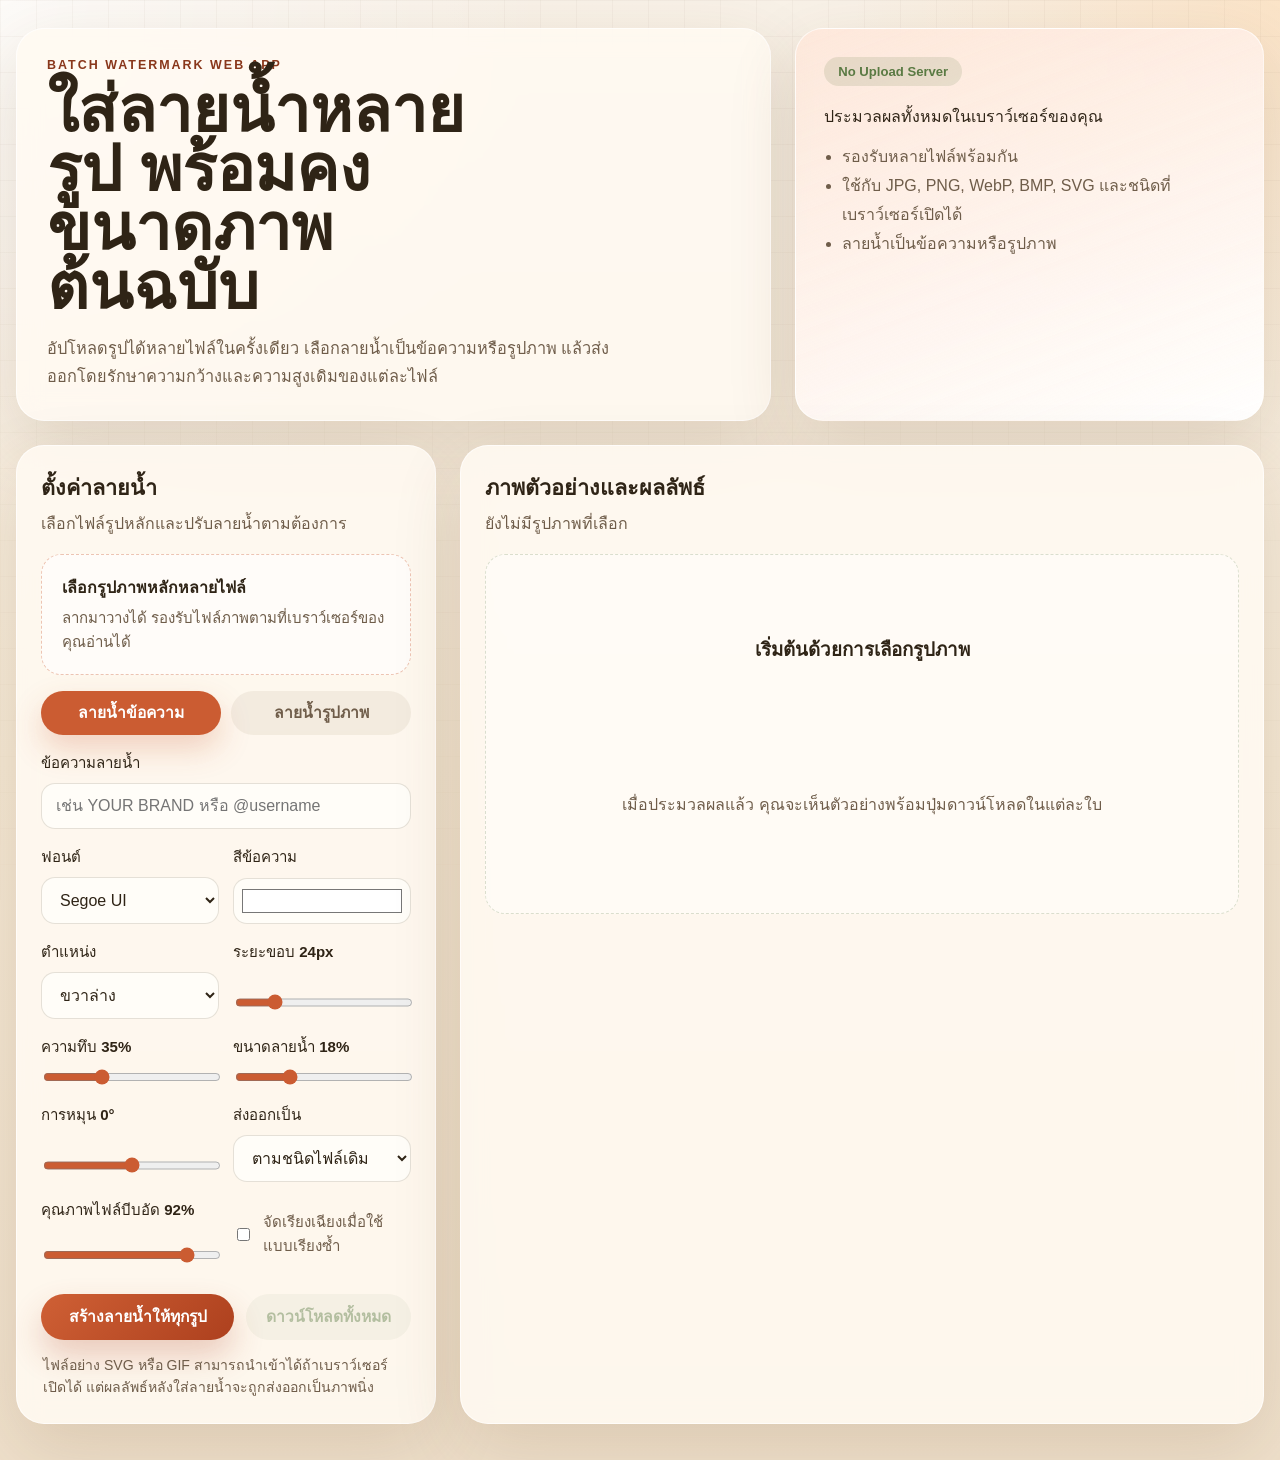
==== index.html @ 605f37e9 "Initial watermark studio app" ====
<!DOCTYPE html>
<html lang="th">
<head>
  <meta charset="UTF-8">
  <meta name="viewport" content="width=device-width, initial-scale=1.0">
  <title>Watermark Studio</title>
  <link rel="stylesheet" href="styles.css">
</head>
<body>
  <div class="page-shell">
    <header class="hero">
      <div class="hero-copy">
        <p class="eyebrow">Batch Watermark Web App</p>
        <h1>ใส่ลายน้ำหลายรูป พร้อมคงขนาดภาพต้นฉบับ</h1>
        <p class="hero-text">
          อัปโหลดรูปได้หลายไฟล์ในครั้งเดียว เลือกลายน้ำเป็นข้อความหรือรูปภาพ
          แล้วส่งออกโดยรักษาความกว้างและความสูงเดิมของแต่ละไฟล์
        </p>
      </div>
      <div class="hero-card">
        <div class="badge">No Upload Server</div>
        <p>ประมวลผลทั้งหมดในเบราว์เซอร์ของคุณ</p>
        <ul>
          <li>รองรับหลายไฟล์พร้อมกัน</li>
          <li>ใช้กับ JPG, PNG, WebP, BMP, SVG และชนิดที่เบราว์เซอร์เปิดได้</li>
          <li>ลายน้ำเป็นข้อความหรือรูปภาพ</li>
        </ul>
      </div>
    </header>

    <main class="workspace">
      <section class="panel controls-panel">
        <div class="panel-header">
          <h2>ตั้งค่าลายน้ำ</h2>
          <p>เลือกไฟล์รูปหลักและปรับลายน้ำตามต้องการ</p>
        </div>

        <div class="field-stack">
          <label class="upload-zone" for="sourceImages">
            <input id="sourceImages" type="file" accept="image/*,.svg" multiple>
            <span class="upload-title">เลือกรูปภาพหลักหลายไฟล์</span>
            <span class="upload-subtitle">ลากมาวางได้ รองรับไฟล์ภาพตามที่เบราว์เซอร์ของคุณอ่านได้</span>
          </label>

          <div class="mode-toggle" role="radiogroup" aria-label="ชนิดลายน้ำ">
            <button class="toggle-button is-active" type="button" data-mode="text">ลายน้ำข้อความ</button>
            <button class="toggle-button" type="button" data-mode="image">ลายน้ำรูปภาพ</button>
          </div>

          <div id="textWatermarkFields" class="field-group">
            <label class="field">
              <span>ข้อความลายน้ำ</span>
              <input id="watermarkText" type="text" placeholder="เช่น YOUR BRAND หรือ @username">
            </label>

            <div class="grid two-up">
              <label class="field">
                <span>ฟอนต์</span>
                <select id="fontFamily">
                  <option value="Segoe UI">Segoe UI</option>
                  <option value="Tahoma">Tahoma</option>
                  <option value="Arial">Arial</option>
                  <option value="Georgia">Georgia</option>
                  <option value="Courier New">Courier New</option>
                </select>
              </label>

              <label class="field">
                <span>สีข้อความ</span>
                <input id="textColor" type="color" value="#ffffff">
              </label>
            </div>
          </div>

          <div id="imageWatermarkFields" class="field-group is-hidden">
            <label class="upload-zone compact" for="watermarkImage">
              <input id="watermarkImage" type="file" accept="image/*,.svg">
              <span class="upload-title">เลือกรูปลายน้ำ</span>
              <span class="upload-subtitle" id="watermarkImageName">ยังไม่ได้เลือกรูป</span>
            </label>
          </div>

          <div class="grid two-up">
            <label class="field">
              <span>ตำแหน่ง</span>
              <select id="position">
                <option value="bottom-right">ขวาล่าง</option>
                <option value="bottom-left">ซ้ายล่าง</option>
                <option value="top-right">ขวาบน</option>
                <option value="top-left">ซ้ายบน</option>
                <option value="center">กึ่งกลาง</option>
                <option value="tile">เรียงซ้ำทั้งภาพ</option>
              </select>
            </label>

            <label class="field">
              <span>ระยะขอบ <strong id="marginValue">24px</strong></span>
              <input id="margin" type="range" min="0" max="120" value="24">
            </label>
          </div>

          <div class="grid two-up">
            <label class="field">
              <span>ความทึบ <strong id="opacityValue">35%</strong></span>
              <input id="opacity" type="range" min="5" max="100" value="35">
            </label>

            <label class="field">
              <span>ขนาดลายน้ำ <strong id="scaleValue">18%</strong></span>
              <input id="scale" type="range" min="5" max="50" value="18">
            </label>
          </div>

          <div class="grid two-up">
            <label class="field">
              <span>การหมุน <strong id="rotationValue">0°</strong></span>
              <input id="rotation" type="range" min="-180" max="180" value="0">
            </label>

            <label class="field">
              <span>ส่งออกเป็น</span>
              <select id="outputFormat">
                <option value="auto">ตามชนิดไฟล์เดิม</option>
                <option value="image/png">PNG</option>
                <option value="image/jpeg">JPG</option>
                <option value="image/webp">WebP</option>
              </select>
            </label>
          </div>

          <div class="grid two-up">
            <label class="field">
              <span>คุณภาพไฟล์บีบอัด <strong id="qualityValue">92%</strong></span>
              <input id="quality" type="range" min="50" max="100" value="92">
            </label>

            <label class="checkbox-field">
              <input id="repeatDiagonal" type="checkbox">
              <span>จัดเรียงเฉียงเมื่อใช้แบบเรียงซ้ำ</span>
            </label>
          </div>
        </div>

        <div class="action-row">
          <button id="processButton" class="primary-button" type="button">สร้างลายน้ำให้ทุกรูป</button>
          <button id="downloadAllButton" class="secondary-button" type="button" disabled>ดาวน์โหลดทั้งหมด</button>
        </div>

        <p class="support-note">
          ไฟล์อย่าง SVG หรือ GIF สามารถนำเข้าได้ถ้าเบราว์เซอร์เปิดได้ แต่ผลลัพธ์หลังใส่ลายน้ำจะถูกส่งออกเป็นภาพนิ่ง
        </p>
      </section>

      <section class="panel preview-panel">
        <div class="panel-header">
          <h2>ภาพตัวอย่างและผลลัพธ์</h2>
          <p id="statusText">ยังไม่มีรูปภาพที่เลือก</p>
        </div>

        <div id="emptyState" class="empty-state">
          <h3>เริ่มต้นด้วยการเลือกรูปภาพ</h3>
          <p>เมื่อประมวลผลแล้ว คุณจะเห็นตัวอย่างพร้อมปุ่มดาวน์โหลดในแต่ละใบ</p>
        </div>

        <div id="resultsGrid" class="results-grid"></div>
      </section>
    </main>
  </div>

  <template id="resultCardTemplate">
    <article class="result-card">
      <div class="result-preview">
        <img alt="">
      </div>
      <div class="result-meta">
        <div>
          <h3 class="file-name"></h3>
          <p class="file-detail"></p>
        </div>
        <button class="download-button" type="button">ดาวน์โหลด</button>
      </div>
    </article>
  </template>

  <script src="app.js"></script>
</body>
</html>
---- styles.css ----
:root {
  color-scheme: light;
  --bg: #f6efe4;
  --bg-accent: #ffdcb6;
  --surface: rgba(255, 250, 242, 0.88);
  --surface-strong: #fffdf8;
  --line: rgba(74, 49, 17, 0.14);
  --text: #2f2416;
  --muted: #6f5d4a;
  --brand: #cb5c32;
  --brand-dark: #89371b;
  --olive: #5a7a43;
  --shadow: 0 24px 70px rgba(92, 56, 22, 0.14);
  --radius-xl: 28px;
  --radius-lg: 20px;
  --radius-md: 14px;
}

* {
  box-sizing: border-box;
}

body {
  margin: 0;
  min-height: 100vh;
  font-family: "Segoe UI", Tahoma, sans-serif;
  color: var(--text);
  background:
    radial-gradient(circle at top left, rgba(255, 255, 255, 0.72), transparent 28%),
    radial-gradient(circle at top right, rgba(255, 209, 156, 0.42), transparent 22%),
    linear-gradient(180deg, #f8f1e7 0%, #f4e7d3 52%, #efe0cb 100%);
}

body::before {
  content: "";
  position: fixed;
  inset: 0;
  pointer-events: none;
  background-image:
    linear-gradient(rgba(125, 102, 72, 0.06) 1px, transparent 1px),
    linear-gradient(90deg, rgba(125, 102, 72, 0.06) 1px, transparent 1px);
  background-size: 36px 36px;
  mask-image: linear-gradient(180deg, rgba(0, 0, 0, 0.75), rgba(0, 0, 0, 0.2));
}

.page-shell {
  width: min(1280px, calc(100% - 32px));
  margin: 0 auto;
  padding: 28px 0 36px;
}

.hero {
  display: grid;
  grid-template-columns: minmax(0, 1.45fr) minmax(280px, 0.9fr);
  gap: 24px;
  align-items: stretch;
  margin-bottom: 24px;
}

.hero-copy,
.hero-card,
.panel {
  backdrop-filter: blur(12px);
  background: var(--surface);
  border: 1px solid rgba(255, 255, 255, 0.65);
  box-shadow: var(--shadow);
}

.hero-copy {
  padding: 30px;
  border-radius: var(--radius-xl);
}

.eyebrow {
  margin: 0 0 10px;
  text-transform: uppercase;
  letter-spacing: 0.16em;
  font: 700 0.78rem/1 "Trebuchet MS", "Segoe UI", sans-serif;
  color: var(--brand-dark);
}

.hero h1 {
  margin: 0;
  max-width: 12ch;
  font: 700 clamp(2.4rem, 5vw, 4.8rem)/0.92 "Trebuchet MS", "Segoe UI", sans-serif;
}

.hero-text {
  margin: 18px 0 0;
  max-width: 62ch;
  font-size: 1.02rem;
  line-height: 1.7;
  color: var(--muted);
}

.hero-card {
  padding: 28px;
  border-radius: var(--radius-xl);
  background:
    linear-gradient(160deg, rgba(243, 108, 61, 0.12), rgba(255, 255, 255, 0.88)),
    var(--surface);
}

.hero-card .badge {
  display: inline-flex;
  padding: 8px 14px;
  border-radius: 999px;
  background: rgba(90, 122, 67, 0.14);
  color: var(--olive);
  font: 700 0.82rem/1 "Trebuchet MS", "Segoe UI", sans-serif;
}

.hero-card p {
  margin: 18px 0 14px;
  font-size: 1rem;
}

.hero-card ul {
  margin: 0;
  padding-left: 18px;
  color: var(--muted);
  line-height: 1.8;
}

.workspace {
  display: grid;
  grid-template-columns: minmax(320px, 420px) minmax(0, 1fr);
  gap: 24px;
}

.panel {
  border-radius: var(--radius-xl);
  padding: 24px;
}

.panel-header {
  margin-bottom: 18px;
}

.panel-header h2 {
  margin: 0 0 6px;
  font-size: 1.35rem;
}

.panel-header p {
  margin: 0;
  color: var(--muted);
}

.field-stack {
  display: grid;
  gap: 16px;
}

.upload-zone {
  display: grid;
  gap: 6px;
  padding: 20px;
  border: 1.5px dashed rgba(203, 92, 50, 0.35);
  border-radius: var(--radius-lg);
  background: rgba(255, 255, 255, 0.62);
  cursor: pointer;
  transition: transform 180ms ease, border-color 180ms ease, background 180ms ease;
}

.upload-zone:hover {
  transform: translateY(-1px);
  border-color: rgba(203, 92, 50, 0.7);
  background: rgba(255, 249, 243, 0.9);
}

.upload-zone.compact {
  padding: 16px 18px;
}

.upload-zone input {
  display: none;
}

.upload-title {
  font-weight: 600;
}

.upload-subtitle {
  color: var(--muted);
  font-size: 0.94rem;
}

.mode-toggle {
  display: inline-grid;
  grid-template-columns: 1fr 1fr;
  gap: 10px;
}

.toggle-button,
.primary-button,
.secondary-button,
.download-button {
  border: 0;
  border-radius: 999px;
  font: 600 0.98rem/1 "Segoe UI", Tahoma, sans-serif;
  cursor: pointer;
  transition: transform 180ms ease, box-shadow 180ms ease, opacity 180ms ease, background 180ms ease;
}

.toggle-button {
  padding: 14px 16px;
  background: rgba(115, 88, 52, 0.08);
  color: var(--muted);
}

.toggle-button.is-active {
  background: var(--brand);
  color: #fff;
  box-shadow: 0 14px 30px rgba(203, 92, 50, 0.25);
}

.field-group {
  display: grid;
  gap: 16px;
}

.is-hidden {
  display: none;
}

.grid.two-up {
  display: grid;
  grid-template-columns: 1fr 1fr;
  gap: 14px;
}

.field {
  display: grid;
  gap: 8px;
}

.field span,
.checkbox-field {
  font-size: 0.94rem;
}

.field input[type="text"],
.field select {
  width: 100%;
  padding: 13px 14px;
  border: 1px solid var(--line);
  border-radius: 14px;
  background: var(--surface-strong);
  color: var(--text);
  font: inherit;
}

.field input[type="color"] {
  width: 100%;
  height: 46px;
  border: 1px solid var(--line);
  border-radius: 14px;
  background: var(--surface-strong);
  padding: 6px;
}

.field input[type="range"] {
  width: 100%;
  accent-color: var(--brand);
}

.checkbox-field {
  display: flex;
  align-items: center;
  gap: 10px;
  padding: 12px 0;
  color: var(--muted);
}

.action-row {
  display: flex;
  gap: 12px;
  margin-top: 24px;
}

.support-note {
  margin: 14px 2px 0;
  color: var(--muted);
  font-size: 0.88rem;
  line-height: 1.6;
}

.primary-button,
.secondary-button {
  padding: 15px 20px;
}

.primary-button {
  flex: 1 1 auto;
  background: linear-gradient(135deg, #cf6035, #ad401e);
  color: #fff;
  box-shadow: 0 16px 32px rgba(173, 64, 30, 0.24);
}

.secondary-button,
.download-button {
  background: rgba(90, 122, 67, 0.12);
  color: var(--olive);
}

.secondary-button[disabled],
.download-button[disabled] {
  opacity: 0.45;
  cursor: not-allowed;
}

.primary-button:hover,
.secondary-button:hover,
.download-button:hover,
.toggle-button:hover {
  transform: translateY(-1px);
}

.preview-panel {
  min-height: 700px;
}

.empty-state {
  display: grid;
  place-items: center;
  min-height: 360px;
  border: 1.5px dashed rgba(90, 122, 67, 0.22);
  border-radius: var(--radius-lg);
  text-align: center;
  padding: 28px;
  color: var(--muted);
  background: rgba(255, 255, 255, 0.45);
}

.empty-state h3 {
  margin: 0 0 8px;
  color: var(--text);
}

.results-grid {
  display: grid;
  grid-template-columns: repeat(auto-fit, minmax(240px, 1fr));
  gap: 18px;
}

.result-card {
  overflow: hidden;
  border-radius: 22px;
  background: var(--surface-strong);
  border: 1px solid rgba(94, 65, 28, 0.1);
  box-shadow: 0 18px 44px rgba(70, 43, 16, 0.1);
}

.result-preview {
  aspect-ratio: 1 / 1;
  overflow: hidden;
  background:
    linear-gradient(45deg, rgba(131, 114, 89, 0.08) 25%, transparent 25%),
    linear-gradient(-45deg, rgba(131, 114, 89, 0.08) 25%, transparent 25%),
    linear-gradient(45deg, transparent 75%, rgba(131, 114, 89, 0.08) 75%),
    linear-gradient(-45deg, transparent 75%, rgba(131, 114, 89, 0.08) 75%);
  background-size: 20px 20px;
  background-position: 0 0, 0 10px, 10px -10px, -10px 0;
}

.result-preview img {
  width: 100%;
  height: 100%;
  object-fit: cover;
  display: block;
}

.result-meta {
  display: flex;
  align-items: center;
  justify-content: space-between;
  gap: 16px;
  padding: 16px;
}

.file-name {
  margin: 0 0 4px;
  font-size: 1rem;
}

.file-detail {
  margin: 0;
  color: var(--muted);
  font-size: 0.9rem;
}

.download-button {
  padding: 12px 16px;
  white-space: nowrap;
}

@media (max-width: 980px) {
  .hero,
  .workspace {
    grid-template-columns: 1fr;
  }

  .hero h1 {
    max-width: none;
  }
}

@media (max-width: 640px) {
  .page-shell {
    width: min(100% - 20px, 1280px);
    padding-top: 18px;
  }

  .hero-copy,
  .hero-card,
  .panel {
    padding: 20px;
  }

  .grid.two-up,
  .action-row,
  .mode-toggle {
    grid-template-columns: 1fr;
    flex-direction: column;
  }

  .results-grid {
    grid-template-columns: 1fr;
  }
}
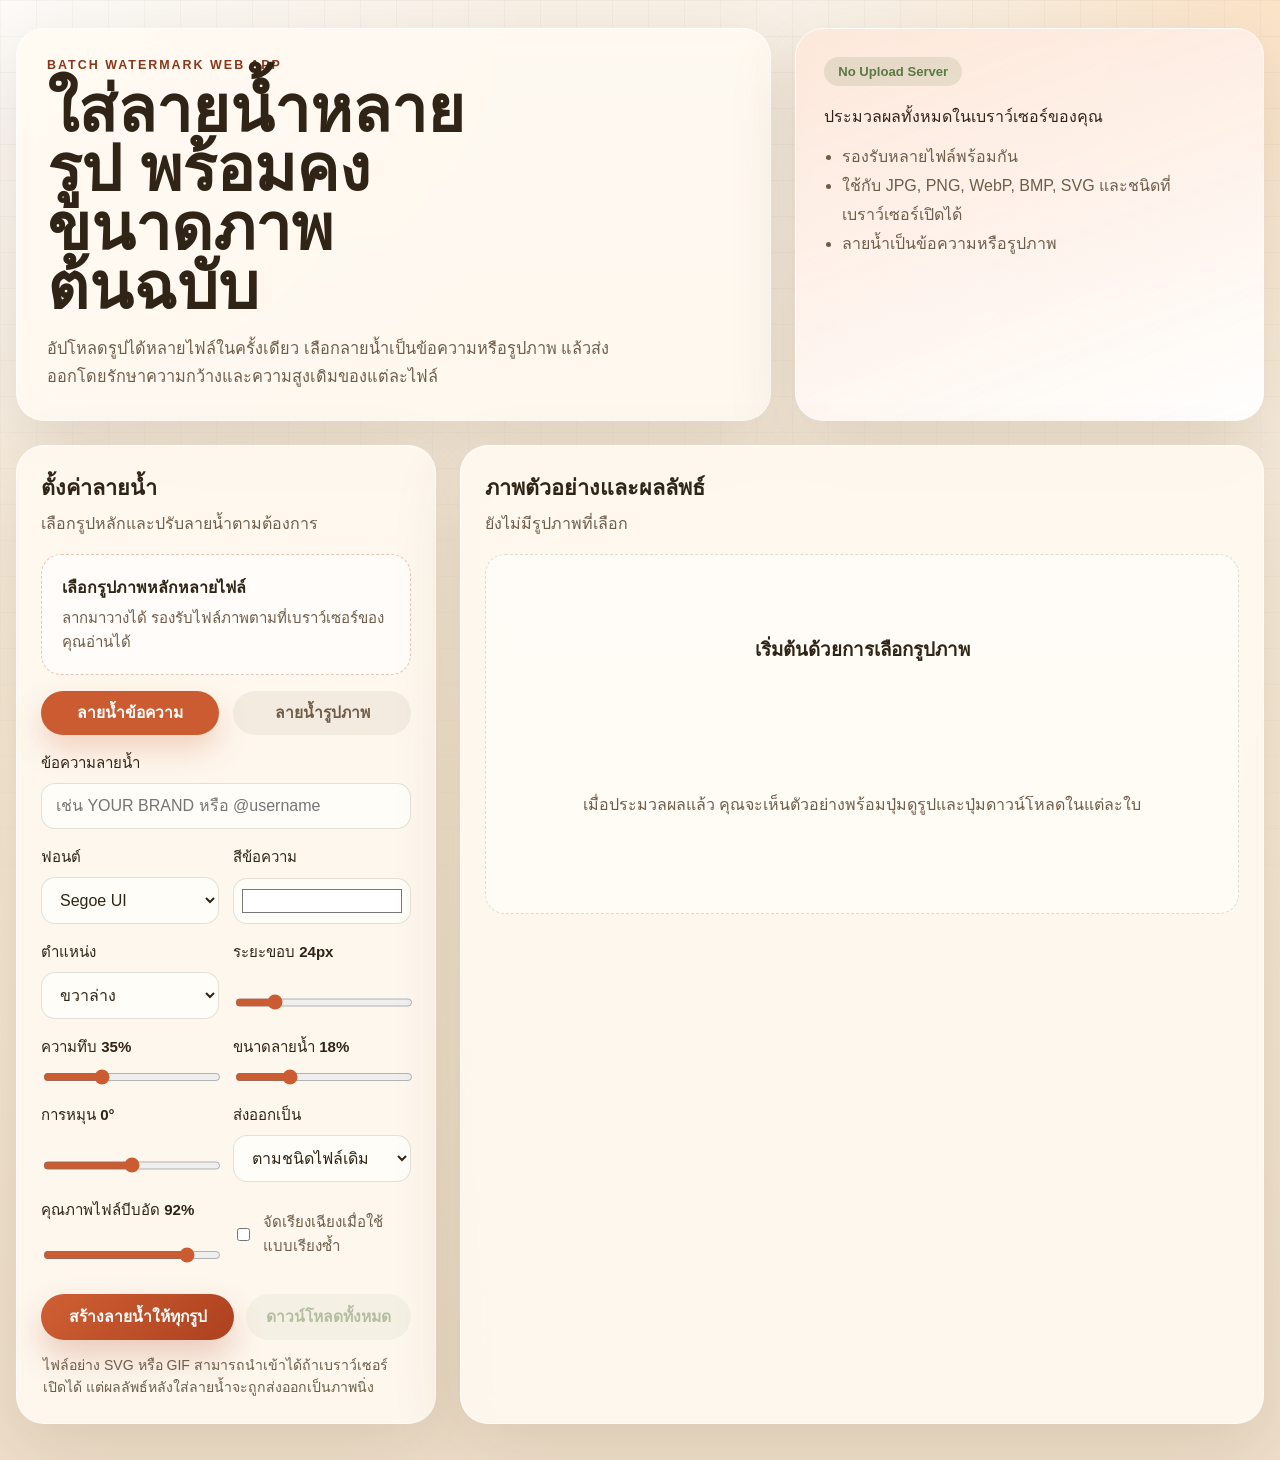
==== commit 0e5bf2dc: "Add selected image previews and view modal" ====
--- a/index.html
+++ b/index.html
@@ -32,7 +32,7 @@
       <section class="panel controls-panel">
         <div class="panel-header">
           <h2>ตั้งค่าลายน้ำ</h2>
-          <p>เลือกไฟล์รูปหลักและปรับลายน้ำตามต้องการ</p>
+          <p>เลือกรูปหลักและปรับลายน้ำตามต้องการ</p>
         </div>
 
         <div class="field-stack">
@@ -157,9 +157,17 @@
           <p id="statusText">ยังไม่มีรูปภาพที่เลือก</p>
         </div>
 
+        <section id="selectedPreviewSection" class="selected-preview-section is-hidden">
+          <div class="selected-preview-header">
+            <h3>รูปที่เลือกไว้</h3>
+            <p id="selectedPreviewCount"></p>
+          </div>
+          <div id="selectedPreviewGrid" class="selected-preview-grid"></div>
+        </section>
+
         <div id="emptyState" class="empty-state">
           <h3>เริ่มต้นด้วยการเลือกรูปภาพ</h3>
-          <p>เมื่อประมวลผลแล้ว คุณจะเห็นตัวอย่างพร้อมปุ่มดาวน์โหลดในแต่ละใบ</p>
+          <p>เมื่อประมวลผลแล้ว คุณจะเห็นตัวอย่างพร้อมปุ่มดูรูปและปุ่มดาวน์โหลดในแต่ละใบ</p>
         </div>
 
         <div id="resultsGrid" class="results-grid"></div>
@@ -177,10 +185,25 @@
           <h3 class="file-name"></h3>
           <p class="file-detail"></p>
         </div>
-        <button class="download-button" type="button">ดาวน์โหลด</button>
+        <div class="result-actions">
+          <button class="view-button" type="button">ดูรูป</button>
+          <button class="download-button" type="button">ดาวน์โหลด</button>
+        </div>
       </div>
     </article>
   </template>
+
+  <dialog id="imagePreviewDialog" class="image-preview-dialog">
+    <div class="dialog-shell">
+      <div class="dialog-header">
+        <h3 id="dialogTitle">ตัวอย่างรูป</h3>
+        <button id="closeDialogButton" class="dialog-close-button" type="button" aria-label="ปิด">ปิด</button>
+      </div>
+      <div class="dialog-image-wrap">
+        <img id="dialogImage" alt="">
+      </div>
+    </div>
+  </dialog>
 
   <script src="app.js"></script>
 </body>
--- a/styles.css
+++ b/styles.css
@@ -1,7 +1,6 @@
 :root {
   color-scheme: light;
   --bg: #f6efe4;
-  --bg-accent: #ffdcb6;
   --surface: rgba(255, 250, 242, 0.88);
   --surface-strong: #fffdf8;
   --line: rgba(74, 49, 17, 0.14);
@@ -13,7 +12,6 @@
   --shadow: 0 24px 70px rgba(92, 56, 22, 0.14);
   --radius-xl: 28px;
   --radius-lg: 20px;
-  --radius-md: 14px;
 }
 
 * {
@@ -66,9 +64,14 @@
   box-shadow: var(--shadow);
 }
 
+.hero-copy,
+.hero-card,
+.panel {
+  border-radius: var(--radius-xl);
+}
+
 .hero-copy {
   padding: 30px;
-  border-radius: var(--radius-xl);
 }
 
 .eyebrow {
@@ -95,7 +98,6 @@
 
 .hero-card {
   padding: 28px;
-  border-radius: var(--radius-xl);
   background:
     linear-gradient(160deg, rgba(243, 108, 61, 0.12), rgba(255, 255, 255, 0.88)),
     var(--surface);
@@ -129,7 +131,6 @@
 }
 
 .panel {
-  border-radius: var(--radius-xl);
   padding: 24px;
 }
 
@@ -147,7 +148,8 @@
   color: var(--muted);
 }
 
-.field-stack {
+.field-stack,
+.field-group {
   display: grid;
   gap: 16px;
 }
@@ -157,7 +159,7 @@
   gap: 6px;
   padding: 20px;
   border: 1.5px dashed rgba(203, 92, 50, 0.35);
-  border-radius: var(--radius-lg);
+  border-radius: 20px;
   background: rgba(255, 255, 255, 0.62);
   cursor: pointer;
   transition: transform 180ms ease, border-color 180ms ease, background 180ms ease;
@@ -186,16 +188,26 @@
   font-size: 0.94rem;
 }
 
+.mode-toggle,
+.grid.two-up {
+  display: grid;
+  gap: 14px;
+}
+
 .mode-toggle {
-  display: inline-grid;
   grid-template-columns: 1fr 1fr;
-  gap: 10px;
+}
+
+.grid.two-up {
+  grid-template-columns: 1fr 1fr;
 }
 
 .toggle-button,
 .primary-button,
 .secondary-button,
-.download-button {
+.view-button,
+.download-button,
+.dialog-close-button {
   border: 0;
   border-radius: 999px;
   font: 600 0.98rem/1 "Segoe UI", Tahoma, sans-serif;
@@ -213,21 +225,6 @@
   background: var(--brand);
   color: #fff;
   box-shadow: 0 14px 30px rgba(203, 92, 50, 0.25);
-}
-
-.field-group {
-  display: grid;
-  gap: 16px;
-}
-
-.is-hidden {
-  display: none;
-}
-
-.grid.two-up {
-  display: grid;
-  grid-template-columns: 1fr 1fr;
-  gap: 14px;
 }
 
 .field {
@@ -273,17 +270,14 @@
   color: var(--muted);
 }
 
+.is-hidden {
+  display: none;
+}
+
 .action-row {
   display: flex;
   gap: 12px;
   margin-top: 24px;
-}
-
-.support-note {
-  margin: 14px 2px 0;
-  color: var(--muted);
-  font-size: 0.88rem;
-  line-height: 1.6;
 }
 
 .primary-button,
@@ -304,6 +298,12 @@
   color: var(--olive);
 }
 
+.view-button,
+.dialog-close-button {
+  background: rgba(47, 36, 22, 0.08);
+  color: var(--text);
+}
+
 .secondary-button[disabled],
 .download-button[disabled] {
   opacity: 0.45;
@@ -312,13 +312,97 @@
 
 .primary-button:hover,
 .secondary-button:hover,
+.view-button:hover,
 .download-button:hover,
+.dialog-close-button:hover,
 .toggle-button:hover {
   transform: translateY(-1px);
 }
 
+.support-note {
+  margin: 14px 2px 0;
+  color: var(--muted);
+  font-size: 0.88rem;
+  line-height: 1.6;
+}
+
 .preview-panel {
   min-height: 700px;
+}
+
+.selected-preview-section {
+  margin-bottom: 18px;
+  padding: 18px;
+  border: 1px solid rgba(94, 65, 28, 0.1);
+  border-radius: 20px;
+  background: rgba(255, 255, 255, 0.55);
+}
+
+.selected-preview-header,
+.result-meta,
+.dialog-header {
+  display: flex;
+  align-items: center;
+  justify-content: space-between;
+  gap: 14px;
+}
+
+.selected-preview-header {
+  margin-bottom: 14px;
+}
+
+.selected-preview-header h3,
+.dialog-header h3 {
+  margin: 0;
+  font-size: 1rem;
+}
+
+.selected-preview-header p {
+  margin: 0;
+  color: var(--muted);
+  font-size: 0.9rem;
+}
+
+.selected-preview-grid {
+  display: grid;
+  grid-template-columns: repeat(auto-fit, minmax(94px, 1fr));
+  gap: 12px;
+}
+
+.selected-preview-card {
+  overflow: hidden;
+  border-radius: 16px;
+  background: var(--surface-strong);
+  border: 1px solid rgba(94, 65, 28, 0.1);
+}
+
+.selected-preview-thumb {
+  aspect-ratio: 1 / 1;
+  overflow: hidden;
+  background: rgba(111, 93, 74, 0.08);
+}
+
+.selected-preview-thumb img,
+.result-preview img,
+.dialog-image-wrap img {
+  width: 100%;
+  height: 100%;
+  display: block;
+}
+
+.selected-preview-thumb img,
+.result-preview img {
+  object-fit: cover;
+}
+
+.selected-preview-name {
+  margin: 0;
+  padding: 8px 10px 10px;
+  font-size: 0.8rem;
+  color: var(--muted);
+  white-space: nowrap;
+  overflow: hidden;
+  text-overflow: ellipsis;
 }
 
 .empty-state {
@@ -326,7 +410,7 @@
   place-items: center;
   min-height: 360px;
   border: 1.5px dashed rgba(90, 122, 67, 0.22);
-  border-radius: var(--radius-lg);
+  border-radius: 20px;
   text-align: center;
   padding: 28px;
   color: var(--muted);
@@ -352,8 +436,8 @@
   box-shadow: 0 18px 44px rgba(70, 43, 16, 0.1);
 }
 
-.result-preview {
-  aspect-ratio: 1 / 1;
+.result-preview,
+.dialog-image-wrap {
   overflow: hidden;
   background:
     linear-gradient(45deg, rgba(131, 114, 89, 0.08) 25%, transparent 25%),
@@ -364,19 +448,18 @@
   background-position: 0 0, 0 10px, 10px -10px, -10px 0;
 }
 
-.result-preview img {
-  width: 100%;
-  height: 100%;
-  object-fit: cover;
-  display: block;
+.result-preview {
+  aspect-ratio: 1 / 1;
 }
 
 .result-meta {
+  padding: 16px;
+}
+
+.result-actions {
   display: flex;
   align-items: center;
-  justify-content: space-between;
-  gap: 16px;
-  padding: 16px;
+  gap: 10px;
 }
 
 .file-name {
@@ -390,9 +473,38 @@
   font-size: 0.9rem;
 }
 
+.view-button,
 .download-button {
   padding: 12px 16px;
   white-space: nowrap;
+}
+
+.image-preview-dialog {
+  width: min(92vw, 1040px);
+  padding: 0;
+  border: 0;
+  border-radius: 26px;
+  background: rgba(255, 252, 246, 0.96);
+  box-shadow: 0 30px 80px rgba(42, 28, 10, 0.28);
+}
+
+.image-preview-dialog::backdrop {
+  background: rgba(33, 22, 9, 0.45);
+  backdrop-filter: blur(4px);
+}
+
+.dialog-shell {
+  padding: 18px;
+}
+
+.dialog-image-wrap {
+  max-height: calc(86vh - 92px);
+  overflow: auto;
+  border-radius: 18px;
+}
+
+.dialog-image-wrap img {
+  height: auto;
 }
 
 @media (max-width: 980px) {
@@ -419,12 +531,20 @@
   }
 
   .grid.two-up,
+  .mode-toggle,
   .action-row,
-  .mode-toggle {
+  .result-actions {
     grid-template-columns: 1fr;
     flex-direction: column;
   }
 
+  .result-meta,
+  .selected-preview-header,
+  .dialog-header {
+    align-items: flex-start;
+    flex-direction: column;
+  }
+
   .results-grid {
     grid-template-columns: 1fr;
   }
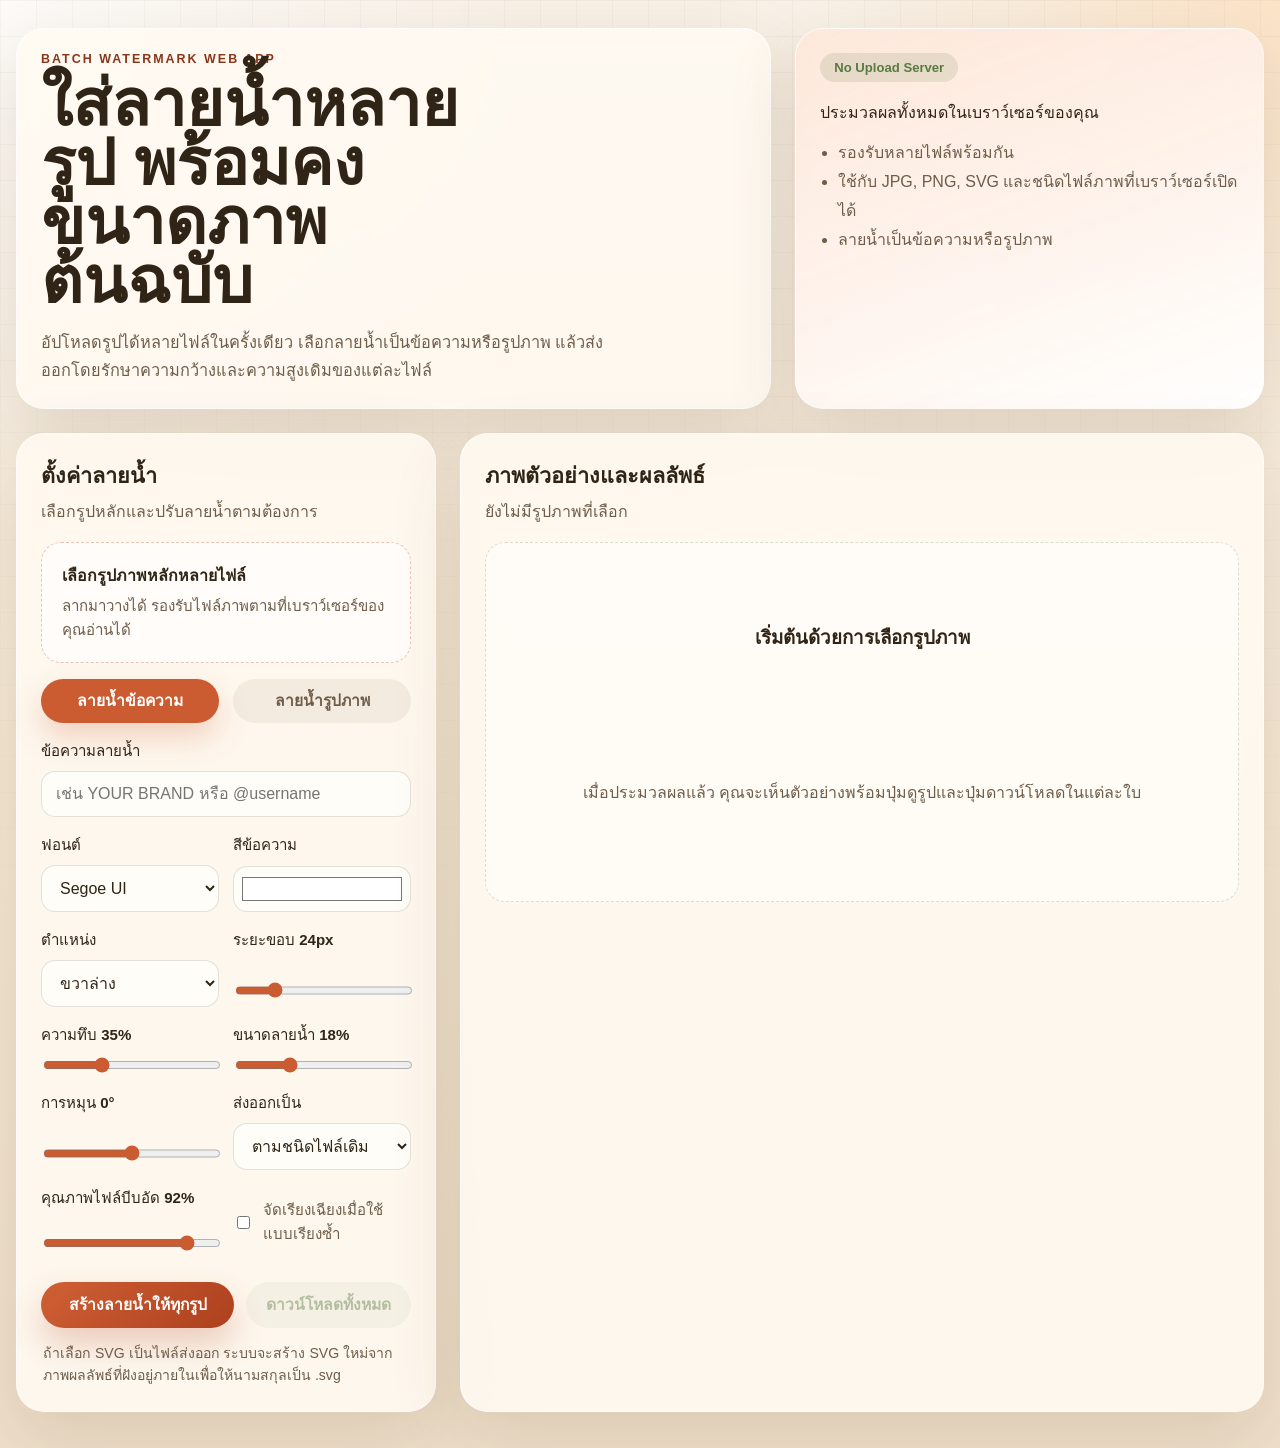
==== commit 24be1b29: "Improve result layout and export options" ====
--- a/index.html
+++ b/index.html
@@ -22,7 +22,7 @@
         <p>ประมวลผลทั้งหมดในเบราว์เซอร์ของคุณ</p>
         <ul>
           <li>รองรับหลายไฟล์พร้อมกัน</li>
-          <li>ใช้กับ JPG, PNG, WebP, BMP, SVG และชนิดที่เบราว์เซอร์เปิดได้</li>
+          <li>ใช้กับ JPG, PNG, SVG และชนิดไฟล์ภาพที่เบราว์เซอร์เปิดได้</li>
           <li>ลายน้ำเป็นข้อความหรือรูปภาพ</li>
         </ul>
       </div>
@@ -121,9 +121,9 @@
               <span>ส่งออกเป็น</span>
               <select id="outputFormat">
                 <option value="auto">ตามชนิดไฟล์เดิม</option>
+                <option value="image/svg+xml">SVG</option>
+                <option value="image/jpeg">JPG</option>
                 <option value="image/png">PNG</option>
-                <option value="image/jpeg">JPG</option>
-                <option value="image/webp">WebP</option>
               </select>
             </label>
           </div>
@@ -147,7 +147,7 @@
         </div>
 
         <p class="support-note">
-          ไฟล์อย่าง SVG หรือ GIF สามารถนำเข้าได้ถ้าเบราว์เซอร์เปิดได้ แต่ผลลัพธ์หลังใส่ลายน้ำจะถูกส่งออกเป็นภาพนิ่ง
+          ถ้าเลือก SVG เป็นไฟล์ส่งออก ระบบจะสร้าง SVG ใหม่จากภาพผลลัพธ์ที่ฝังอยู่ภายในเพื่อให้นามสกุลเป็น .svg
         </p>
       </section>
 
@@ -181,7 +181,7 @@
         <img alt="">
       </div>
       <div class="result-meta">
-        <div>
+        <div class="result-info">
           <h3 class="file-name"></h3>
           <p class="file-detail"></p>
         </div>
--- a/styles.css
+++ b/styles.css
@@ -1,6 +1,5 @@
 :root {
   color-scheme: light;
-  --bg: #f6efe4;
   --surface: rgba(255, 250, 242, 0.88);
   --surface-strong: #fffdf8;
   --line: rgba(74, 49, 17, 0.14);
@@ -62,16 +61,13 @@
   background: var(--surface);
   border: 1px solid rgba(255, 255, 255, 0.65);
   box-shadow: var(--shadow);
+  border-radius: var(--radius-xl);
 }
 
 .hero-copy,
 .hero-card,
 .panel {
-  border-radius: var(--radius-xl);
-}
-
-.hero-copy {
-  padding: 30px;
+  padding: 24px;
 }
 
 .eyebrow {
@@ -97,7 +93,6 @@
 }
 
 .hero-card {
-  padding: 28px;
   background:
     linear-gradient(160deg, rgba(243, 108, 61, 0.12), rgba(255, 255, 255, 0.88)),
     var(--surface);
@@ -128,10 +123,6 @@
   display: grid;
   grid-template-columns: minmax(320px, 420px) minmax(0, 1fr);
   gap: 24px;
-}
-
-.panel {
-  padding: 24px;
 }
 
 .panel-header {
@@ -338,16 +329,11 @@
   background: rgba(255, 255, 255, 0.55);
 }
 
-.selected-preview-header,
-.result-meta,
-.dialog-header {
+.selected-preview-header {
   display: flex;
   align-items: center;
   justify-content: space-between;
   gap: 14px;
-}
-
-.selected-preview-header {
   margin-bottom: 14px;
 }
 
@@ -383,16 +369,11 @@
 }
 
 .selected-preview-thumb img,
-.result-preview img,
-.dialog-image-wrap img {
+.result-preview img {
   width: 100%;
   height: 100%;
+  object-fit: cover;
   display: block;
-}
-
-.selected-preview-thumb img,
-.result-preview img {
-  object-fit: cover;
 }
 
 .selected-preview-name {
@@ -424,7 +405,7 @@
 
 .results-grid {
   display: grid;
-  grid-template-columns: repeat(auto-fit, minmax(240px, 1fr));
+  grid-template-columns: repeat(auto-fit, minmax(250px, 1fr));
   gap: 18px;
 }
 
@@ -453,18 +434,29 @@
 }
 
 .result-meta {
+  display: grid;
+  grid-template-columns: minmax(0, 1fr) auto;
+  gap: 14px;
+  align-items: center;
   padding: 16px;
+}
+
+.result-info {
+  min-width: 0;
 }
 
 .result-actions {
   display: flex;
   align-items: center;
   gap: 10px;
+  flex-wrap: wrap;
+  justify-content: flex-end;
 }
 
 .file-name {
   margin: 0 0 4px;
   font-size: 1rem;
+  overflow-wrap: anywhere;
 }
 
 .file-detail {
@@ -476,6 +468,7 @@
 .view-button,
 .download-button {
   padding: 12px 16px;
+  min-width: 96px;
   white-space: nowrap;
 }
 
@@ -497,6 +490,14 @@
   padding: 18px;
 }
 
+.dialog-header {
+  display: flex;
+  align-items: center;
+  justify-content: space-between;
+  gap: 14px;
+  margin-bottom: 12px;
+}
+
 .dialog-image-wrap {
   max-height: calc(86vh - 92px);
   overflow: auto;
@@ -504,7 +505,9 @@
 }
 
 .dialog-image-wrap img {
+  width: 100%;
   height: auto;
+  display: block;
 }
 
 @media (max-width: 980px) {
@@ -532,19 +535,31 @@
 
   .grid.two-up,
   .mode-toggle,
-  .action-row,
-  .result-actions {
+  .action-row {
     grid-template-columns: 1fr;
     flex-direction: column;
   }
 
-  .result-meta,
   .selected-preview-header,
   .dialog-header {
     align-items: flex-start;
     flex-direction: column;
   }
 
+  .result-meta {
+    grid-template-columns: 1fr;
+  }
+
+  .result-actions {
+    width: 100%;
+    justify-content: stretch;
+  }
+
+  .view-button,
+  .download-button {
+    flex: 1 1 100%;
+  }
+
   .results-grid {
     grid-template-columns: 1fr;
   }
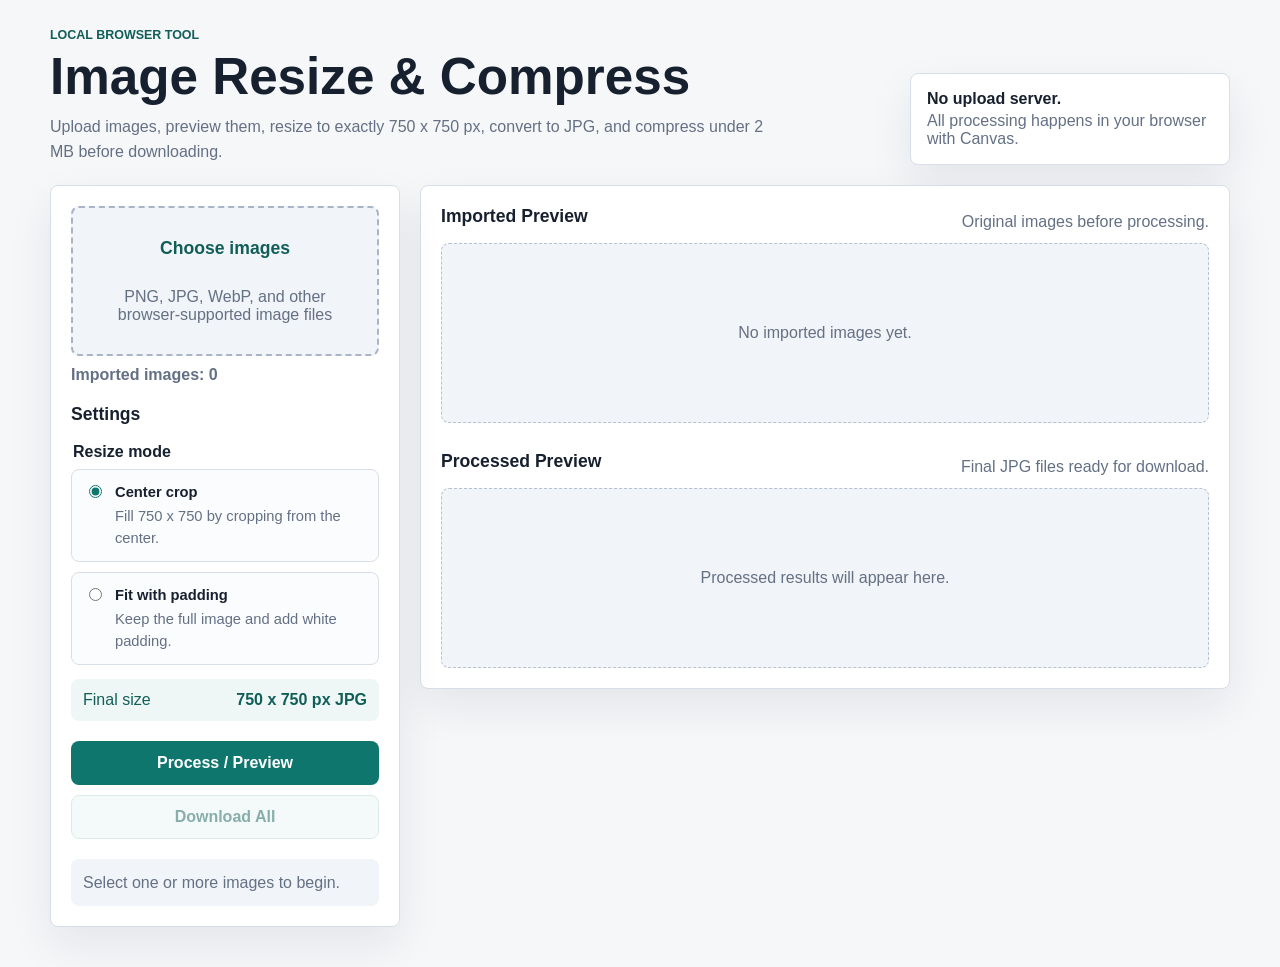
==== commit b235e34c: "Build image resize compression app" ====
--- a/index.html
+++ b/index.html
@@ -1,209 +1,128 @@
 <!DOCTYPE html>
-<html lang="th">
+<html lang="en">
 <head>
   <meta charset="UTF-8">
   <meta name="viewport" content="width=device-width, initial-scale=1.0">
-  <title>Watermark Studio</title>
+  <title>Image Resize & Compress</title>
   <link rel="stylesheet" href="styles.css">
 </head>
 <body>
-  <div class="page-shell">
-    <header class="hero">
-      <div class="hero-copy">
-        <p class="eyebrow">Batch Watermark Web App</p>
-        <h1>ใส่ลายน้ำหลายรูป พร้อมคงขนาดภาพต้นฉบับ</h1>
-        <p class="hero-text">
-          อัปโหลดรูปได้หลายไฟล์ในครั้งเดียว เลือกลายน้ำเป็นข้อความหรือรูปภาพ
-          แล้วส่งออกโดยรักษาความกว้างและความสูงเดิมของแต่ละไฟล์
-        </p>
+  <main class="app-shell">
+    <header class="app-header">
+      <div>
+        <p class="eyebrow">Local browser tool</p>
+        <h1>Image Resize & Compress</h1>
+        <p class="intro">Upload images, preview them, resize to exactly 750 x 750 px, convert to JPG, and compress under 2 MB before downloading.</p>
       </div>
-      <div class="hero-card">
-        <div class="badge">No Upload Server</div>
-        <p>ประมวลผลทั้งหมดในเบราว์เซอร์ของคุณ</p>
-        <ul>
-          <li>รองรับหลายไฟล์พร้อมกัน</li>
-          <li>ใช้กับ JPG, PNG, SVG และชนิดไฟล์ภาพที่เบราว์เซอร์เปิดได้</li>
-          <li>ลายน้ำเป็นข้อความหรือรูปภาพ</li>
-        </ul>
+      <div class="privacy-note">
+        <strong>No upload server.</strong>
+        <span>All processing happens in your browser with Canvas.</span>
       </div>
     </header>
 
-    <main class="workspace">
-      <section class="panel controls-panel">
-        <div class="panel-header">
-          <h2>ตั้งค่าลายน้ำ</h2>
-          <p>เลือกรูปหลักและปรับลายน้ำตามต้องการ</p>
+    <section class="tool-layout">
+      <aside class="panel controls-panel">
+        <section class="upload-area" aria-labelledby="uploadTitle">
+          <label class="upload-zone" for="imageInput">
+            <input id="imageInput" type="file" accept="image/*" multiple>
+            <span id="uploadTitle" class="upload-title">Choose images</span>
+            <span class="upload-subtitle">PNG, JPG, WebP, and other browser-supported image files</span>
+          </label>
+          <p id="imageCount" class="image-count">Imported images: 0</p>
+        </section>
+
+        <section class="settings-panel" aria-labelledby="settingsTitle">
+          <h2 id="settingsTitle">Settings</h2>
+          <fieldset class="mode-fieldset">
+            <legend>Resize mode</legend>
+            <label class="radio-card">
+              <input type="radio" name="resizeMode" value="cover" checked>
+              <span>
+                <strong>Center crop</strong>
+                Fill 750 x 750 by cropping from the center.
+              </span>
+            </label>
+            <label class="radio-card">
+              <input type="radio" name="resizeMode" value="contain">
+              <span>
+                <strong>Fit with padding</strong>
+                Keep the full image and add white padding.
+              </span>
+            </label>
+          </fieldset>
+
+          <div class="fixed-output">
+            <span>Final size</span>
+            <strong>750 x 750 px JPG</strong>
+          </div>
+        </section>
+
+        <div class="action-row">
+          <button id="processButton" class="primary-button" type="button">Process / Preview</button>
+          <button id="downloadAllButton" class="secondary-button" type="button" disabled>Download All</button>
         </div>
 
-        <div class="field-stack">
-          <label class="upload-zone" for="sourceImages">
-            <input id="sourceImages" type="file" accept="image/*,.svg" multiple>
-            <span class="upload-title">เลือกรูปภาพหลักหลายไฟล์</span>
-            <span class="upload-subtitle">ลากมาวางได้ รองรับไฟล์ภาพตามที่เบราว์เซอร์ของคุณอ่านได้</span>
-          </label>
+        <p id="statusText" class="status-text" role="status">Select one or more images to begin.</p>
+      </aside>
 
-          <div class="mode-toggle" role="radiogroup" aria-label="ชนิดลายน้ำ">
-            <button class="toggle-button is-active" type="button" data-mode="text">ลายน้ำข้อความ</button>
-            <button class="toggle-button" type="button" data-mode="image">ลายน้ำรูปภาพ</button>
-          </div>
-
-          <div id="textWatermarkFields" class="field-group">
-            <label class="field">
-              <span>ข้อความลายน้ำ</span>
-              <input id="watermarkText" type="text" placeholder="เช่น YOUR BRAND หรือ @username">
-            </label>
-
-            <div class="grid two-up">
-              <label class="field">
-                <span>ฟอนต์</span>
-                <select id="fontFamily">
-                  <option value="Segoe UI">Segoe UI</option>
-                  <option value="Tahoma">Tahoma</option>
-                  <option value="Arial">Arial</option>
-                  <option value="Georgia">Georgia</option>
-                  <option value="Courier New">Courier New</option>
-                </select>
-              </label>
-
-              <label class="field">
-                <span>สีข้อความ</span>
-                <input id="textColor" type="color" value="#ffffff">
-              </label>
-            </div>
-          </div>
-
-          <div id="imageWatermarkFields" class="field-group is-hidden">
-            <label class="upload-zone compact" for="watermarkImage">
-              <input id="watermarkImage" type="file" accept="image/*,.svg">
-              <span class="upload-title">เลือกรูปลายน้ำ</span>
-              <span class="upload-subtitle" id="watermarkImageName">ยังไม่ได้เลือกรูป</span>
-            </label>
-          </div>
-
-          <div class="grid two-up">
-            <label class="field">
-              <span>ตำแหน่ง</span>
-              <select id="position">
-                <option value="bottom-right">ขวาล่าง</option>
-                <option value="bottom-left">ซ้ายล่าง</option>
-                <option value="top-right">ขวาบน</option>
-                <option value="top-left">ซ้ายบน</option>
-                <option value="center">กึ่งกลาง</option>
-                <option value="tile">เรียงซ้ำทั้งภาพ</option>
-              </select>
-            </label>
-
-            <label class="field">
-              <span>ระยะขอบ <strong id="marginValue">24px</strong></span>
-              <input id="margin" type="range" min="0" max="120" value="24">
-            </label>
-          </div>
-
-          <div class="grid two-up">
-            <label class="field">
-              <span>ความทึบ <strong id="opacityValue">35%</strong></span>
-              <input id="opacity" type="range" min="5" max="100" value="35">
-            </label>
-
-            <label class="field">
-              <span>ขนาดลายน้ำ <strong id="scaleValue">18%</strong></span>
-              <input id="scale" type="range" min="5" max="50" value="18">
-            </label>
-          </div>
-
-          <div class="grid two-up">
-            <label class="field">
-              <span>การหมุน <strong id="rotationValue">0°</strong></span>
-              <input id="rotation" type="range" min="-180" max="180" value="0">
-            </label>
-
-            <label class="field">
-              <span>ส่งออกเป็น</span>
-              <select id="outputFormat">
-                <option value="auto">ตามชนิดไฟล์เดิม</option>
-                <option value="image/svg+xml">SVG</option>
-                <option value="image/jpeg">JPG</option>
-                <option value="image/png">PNG</option>
-              </select>
-            </label>
-          </div>
-
-          <div class="grid two-up">
-            <label class="field">
-              <span>คุณภาพไฟล์บีบอัด <strong id="qualityValue">92%</strong></span>
-              <input id="quality" type="range" min="50" max="100" value="92">
-            </label>
-
-            <label class="checkbox-field">
-              <input id="repeatDiagonal" type="checkbox">
-              <span>จัดเรียงเฉียงเมื่อใช้แบบเรียงซ้ำ</span>
-            </label>
-          </div>
+      <section class="panel previews-panel">
+        <div class="section-heading">
+          <h2>Imported Preview</h2>
+          <p>Original images before processing.</p>
+        </div>
+        <div id="originalGrid" class="preview-grid empty-grid">
+          <div class="empty-state">No imported images yet.</div>
         </div>
 
-        <div class="action-row">
-          <button id="processButton" class="primary-button" type="button">สร้างลายน้ำให้ทุกรูป</button>
-          <button id="downloadAllButton" class="secondary-button" type="button" disabled>ดาวน์โหลดทั้งหมด</button>
+        <div class="section-heading processed-heading">
+          <h2>Processed Preview</h2>
+          <p>Final JPG files ready for download.</p>
         </div>
+        <div id="processedGrid" class="preview-grid empty-grid">
+          <div class="empty-state">Processed results will appear here.</div>
+        </div>
+      </section>
+    </section>
+  </main>
 
-        <p class="support-note">
-          ถ้าเลือก SVG เป็นไฟล์ส่งออก ระบบจะสร้าง SVG ใหม่จากภาพผลลัพธ์ที่ฝังอยู่ภายในเพื่อให้นามสกุลเป็น .svg
-        </p>
-      </section>
-
-      <section class="panel preview-panel">
-        <div class="panel-header">
-          <h2>ภาพตัวอย่างและผลลัพธ์</h2>
-          <p id="statusText">ยังไม่มีรูปภาพที่เลือก</p>
-        </div>
-
-        <section id="selectedPreviewSection" class="selected-preview-section is-hidden">
-          <div class="selected-preview-header">
-            <h3>รูปที่เลือกไว้</h3>
-            <p id="selectedPreviewCount"></p>
-          </div>
-          <div id="selectedPreviewGrid" class="selected-preview-grid"></div>
-        </section>
-
-        <div id="emptyState" class="empty-state">
-          <h3>เริ่มต้นด้วยการเลือกรูปภาพ</h3>
-          <p>เมื่อประมวลผลแล้ว คุณจะเห็นตัวอย่างพร้อมปุ่มดูรูปและปุ่มดาวน์โหลดในแต่ละใบ</p>
-        </div>
-
-        <div id="resultsGrid" class="results-grid"></div>
-      </section>
-    </main>
-  </div>
-
-  <template id="resultCardTemplate">
-    <article class="result-card">
-      <div class="result-preview">
+  <template id="originalCardTemplate">
+    <article class="image-card">
+      <div class="image-frame">
         <img alt="">
       </div>
-      <div class="result-meta">
-        <div class="result-info">
-          <h3 class="file-name"></h3>
-          <p class="file-detail"></p>
-        </div>
-        <div class="result-actions">
-          <button class="view-button" type="button">ดูรูป</button>
-          <button class="download-button" type="button">ดาวน์โหลด</button>
-        </div>
+      <div class="card-body">
+        <h3 class="file-name"></h3>
+        <p class="file-meta"></p>
       </div>
     </article>
   </template>
 
-  <dialog id="imagePreviewDialog" class="image-preview-dialog">
-    <div class="dialog-shell">
-      <div class="dialog-header">
-        <h3 id="dialogTitle">ตัวอย่างรูป</h3>
-        <button id="closeDialogButton" class="dialog-close-button" type="button" aria-label="ปิด">ปิด</button>
+  <template id="processedCardTemplate">
+    <article class="image-card processed-card">
+      <div class="image-frame">
+        <img alt="">
       </div>
-      <div class="dialog-image-wrap">
-        <img id="dialogImage" alt="">
+      <div class="card-body">
+        <h3 class="file-name"></h3>
+        <dl class="details-list">
+          <div>
+            <dt>Original size</dt>
+            <dd class="original-size"></dd>
+          </div>
+          <div>
+            <dt>Final size</dt>
+            <dd class="final-size"></dd>
+          </div>
+          <div>
+            <dt>Dimensions</dt>
+            <dd class="dimensions"></dd>
+          </div>
+        </dl>
+        <p class="result-message"></p>
+        <button class="download-button" type="button">Download</button>
       </div>
-    </div>
-  </dialog>
+    </article>
+  </template>
 
   <script src="app.js"></script>
 </body>
--- a/styles.css
+++ b/styles.css
@@ -1,16 +1,17 @@
 :root {
   color-scheme: light;
-  --surface: rgba(255, 250, 242, 0.88);
-  --surface-strong: #fffdf8;
-  --line: rgba(74, 49, 17, 0.14);
-  --text: #2f2416;
-  --muted: #6f5d4a;
-  --brand: #cb5c32;
-  --brand-dark: #89371b;
-  --olive: #5a7a43;
-  --shadow: 0 24px 70px rgba(92, 56, 22, 0.14);
-  --radius-xl: 28px;
-  --radius-lg: 20px;
+  --bg: #f6f7f9;
+  --surface: #ffffff;
+  --surface-soft: #f1f4f8;
+  --border: #d8dee8;
+  --text: #17202e;
+  --muted: #647084;
+  --brand: #0f766e;
+  --brand-dark: #115e59;
+  --danger: #b42318;
+  --success: #087443;
+  --shadow: 0 18px 45px rgba(20, 31, 47, 0.08);
+  --radius: 8px;
 }
 
 * {
@@ -20,150 +21,119 @@
 body {
   margin: 0;
   min-height: 100vh;
-  font-family: "Segoe UI", Tahoma, sans-serif;
+  font-family: Arial, Helvetica, sans-serif;
   color: var(--text);
-  background:
-    radial-gradient(circle at top left, rgba(255, 255, 255, 0.72), transparent 28%),
-    radial-gradient(circle at top right, rgba(255, 209, 156, 0.42), transparent 22%),
-    linear-gradient(180deg, #f8f1e7 0%, #f4e7d3 52%, #efe0cb 100%);
-}
-
-body::before {
-  content: "";
-  position: fixed;
-  inset: 0;
-  pointer-events: none;
-  background-image:
-    linear-gradient(rgba(125, 102, 72, 0.06) 1px, transparent 1px),
-    linear-gradient(90deg, rgba(125, 102, 72, 0.06) 1px, transparent 1px);
-  background-size: 36px 36px;
-  mask-image: linear-gradient(180deg, rgba(0, 0, 0, 0.75), rgba(0, 0, 0, 0.2));
-}
-
-.page-shell {
-  width: min(1280px, calc(100% - 32px));
+  background: var(--bg);
+}
+
+button,
+input {
+  font: inherit;
+}
+
+.app-shell {
+  width: min(1180px, calc(100% - 32px));
   margin: 0 auto;
-  padding: 28px 0 36px;
-}
-
-.hero {
-  display: grid;
-  grid-template-columns: minmax(0, 1.45fr) minmax(280px, 0.9fr);
-  gap: 24px;
-  align-items: stretch;
-  margin-bottom: 24px;
-}
-
-.hero-copy,
-.hero-card,
+  padding: 28px 0 40px;
+}
+
+.app-header {
+  display: grid;
+  grid-template-columns: minmax(0, 1fr) minmax(240px, 320px);
+  gap: 20px;
+  align-items: end;
+  margin-bottom: 20px;
+}
+
+.eyebrow {
+  margin: 0 0 8px;
+  color: var(--brand-dark);
+  font-size: 0.78rem;
+  font-weight: 700;
+  text-transform: uppercase;
+  letter-spacing: 0;
+}
+
+h1,
+h2,
+h3,
+p {
+  margin-top: 0;
+}
+
+h1 {
+  margin-bottom: 10px;
+  font-size: clamp(2rem, 4vw, 3.4rem);
+  line-height: 1.05;
+}
+
+.intro {
+  max-width: 720px;
+  margin-bottom: 0;
+  color: var(--muted);
+  font-size: 1rem;
+  line-height: 1.6;
+}
+
+.privacy-note {
+  display: grid;
+  gap: 4px;
+  padding: 16px;
+  border: 1px solid var(--border);
+  border-radius: var(--radius);
+  background: var(--surface);
+  color: var(--muted);
+  box-shadow: var(--shadow);
+}
+
+.privacy-note strong {
+  color: var(--text);
+}
+
+.tool-layout {
+  display: grid;
+  grid-template-columns: minmax(280px, 350px) minmax(0, 1fr);
+  gap: 20px;
+  align-items: start;
+}
+
 .panel {
-  backdrop-filter: blur(12px);
+  border: 1px solid var(--border);
+  border-radius: var(--radius);
   background: var(--surface);
-  border: 1px solid rgba(255, 255, 255, 0.65);
   box-shadow: var(--shadow);
-  border-radius: var(--radius-xl);
-}
-
-.hero-copy,
-.hero-card,
-.panel {
-  padding: 24px;
-}
-
-.eyebrow {
-  margin: 0 0 10px;
-  text-transform: uppercase;
-  letter-spacing: 0.16em;
-  font: 700 0.78rem/1 "Trebuchet MS", "Segoe UI", sans-serif;
-  color: var(--brand-dark);
-}
-
-.hero h1 {
-  margin: 0;
-  max-width: 12ch;
-  font: 700 clamp(2.4rem, 5vw, 4.8rem)/0.92 "Trebuchet MS", "Segoe UI", sans-serif;
-}
-
-.hero-text {
-  margin: 18px 0 0;
-  max-width: 62ch;
-  font-size: 1.02rem;
-  line-height: 1.7;
-  color: var(--muted);
-}
-
-.hero-card {
-  background:
-    linear-gradient(160deg, rgba(243, 108, 61, 0.12), rgba(255, 255, 255, 0.88)),
-    var(--surface);
-}
-
-.hero-card .badge {
-  display: inline-flex;
-  padding: 8px 14px;
-  border-radius: 999px;
-  background: rgba(90, 122, 67, 0.14);
-  color: var(--olive);
-  font: 700 0.82rem/1 "Trebuchet MS", "Segoe UI", sans-serif;
-}
-
-.hero-card p {
-  margin: 18px 0 14px;
-  font-size: 1rem;
-}
-
-.hero-card ul {
-  margin: 0;
-  padding-left: 18px;
-  color: var(--muted);
-  line-height: 1.8;
-}
-
-.workspace {
-  display: grid;
-  grid-template-columns: minmax(320px, 420px) minmax(0, 1fr);
-  gap: 24px;
-}
-
-.panel-header {
-  margin-bottom: 18px;
-}
-
-.panel-header h2 {
-  margin: 0 0 6px;
-  font-size: 1.35rem;
-}
-
-.panel-header p {
-  margin: 0;
-  color: var(--muted);
-}
-
-.field-stack,
-.field-group {
-  display: grid;
-  gap: 16px;
+}
+
+.controls-panel {
+  display: grid;
+  gap: 20px;
+  padding: 20px;
+  position: sticky;
+  top: 16px;
+}
+
+.previews-panel {
+  padding: 20px;
 }
 
 .upload-zone {
   display: grid;
-  gap: 6px;
+  gap: 8px;
+  min-height: 150px;
+  place-items: center;
   padding: 20px;
-  border: 1.5px dashed rgba(203, 92, 50, 0.35);
-  border-radius: 20px;
-  background: rgba(255, 255, 255, 0.62);
+  border: 2px dashed #a9b5c6;
+  border-radius: var(--radius);
+  background: var(--surface-soft);
+  text-align: center;
   cursor: pointer;
-  transition: transform 180ms ease, border-color 180ms ease, background 180ms ease;
-}
-
-.upload-zone:hover {
-  transform: translateY(-1px);
-  border-color: rgba(203, 92, 50, 0.7);
-  background: rgba(255, 249, 243, 0.9);
-}
-
-.upload-zone.compact {
-  padding: 16px 18px;
+  transition: border-color 160ms ease, background 160ms ease;
+}
+
+.upload-zone:hover,
+.upload-zone.is-dragging {
+  border-color: var(--brand);
+  background: #e8f5f3;
 }
 
 .upload-zone input {
@@ -171,396 +141,319 @@
 }
 
 .upload-title {
-  font-weight: 600;
-}
-
-.upload-subtitle {
+  color: var(--brand-dark);
+  font-size: 1.1rem;
+  font-weight: 700;
+}
+
+.upload-subtitle,
+.image-count,
+.status-text,
+.section-heading p,
+.file-meta,
+.details-list,
+.result-message {
   color: var(--muted);
-  font-size: 0.94rem;
-}
-
-.mode-toggle,
-.grid.two-up {
+}
+
+.image-count {
+  margin: 10px 0 0;
+  font-weight: 700;
+}
+
+.settings-panel {
   display: grid;
   gap: 14px;
 }
 
-.mode-toggle {
-  grid-template-columns: 1fr 1fr;
-}
-
-.grid.two-up {
-  grid-template-columns: 1fr 1fr;
-}
-
-.toggle-button,
+.settings-panel h2,
+.section-heading h2 {
+  margin-bottom: 4px;
+  font-size: 1.1rem;
+}
+
+.mode-fieldset {
+  display: grid;
+  gap: 10px;
+  padding: 0;
+  margin: 0;
+  border: 0;
+}
+
+.mode-fieldset legend {
+  margin-bottom: 8px;
+  font-weight: 700;
+}
+
+.radio-card {
+  display: grid;
+  grid-template-columns: auto 1fr;
+  gap: 10px;
+  align-items: start;
+  padding: 12px;
+  border: 1px solid var(--border);
+  border-radius: var(--radius);
+  background: #fbfcfe;
+  cursor: pointer;
+}
+
+.radio-card input {
+  margin-top: 3px;
+  accent-color: var(--brand);
+}
+
+.radio-card span {
+  display: grid;
+  gap: 3px;
+  color: var(--muted);
+  font-size: 0.92rem;
+  line-height: 1.45;
+}
+
+.radio-card strong {
+  color: var(--text);
+}
+
+.fixed-output {
+  display: flex;
+  justify-content: space-between;
+  gap: 12px;
+  padding: 12px;
+  border-radius: var(--radius);
+  background: #eef7f6;
+  color: var(--brand-dark);
+}
+
+.action-row {
+  display: grid;
+  gap: 10px;
+}
+
 .primary-button,
 .secondary-button,
-.view-button,
-.download-button,
-.dialog-close-button {
+.download-button {
+  min-height: 44px;
   border: 0;
-  border-radius: 999px;
-  font: 600 0.98rem/1 "Segoe UI", Tahoma, sans-serif;
+  border-radius: var(--radius);
+  font-weight: 700;
   cursor: pointer;
-  transition: transform 180ms ease, box-shadow 180ms ease, opacity 180ms ease, background 180ms ease;
-}
-
-.toggle-button {
-  padding: 14px 16px;
-  background: rgba(115, 88, 52, 0.08);
-  color: var(--muted);
-}
-
-.toggle-button.is-active {
+  transition: transform 160ms ease, opacity 160ms ease, background 160ms ease;
+}
+
+.primary-button {
   background: var(--brand);
-  color: #fff;
-  box-shadow: 0 14px 30px rgba(203, 92, 50, 0.25);
-}
-
-.field {
-  display: grid;
-  gap: 8px;
-}
-
-.field span,
-.checkbox-field {
-  font-size: 0.94rem;
-}
-
-.field input[type="text"],
-.field select {
-  width: 100%;
-  padding: 13px 14px;
-  border: 1px solid var(--line);
-  border-radius: 14px;
-  background: var(--surface-strong);
-  color: var(--text);
-  font: inherit;
-}
-
-.field input[type="color"] {
-  width: 100%;
-  height: 46px;
-  border: 1px solid var(--line);
-  border-radius: 14px;
-  background: var(--surface-strong);
-  padding: 6px;
-}
-
-.field input[type="range"] {
-  width: 100%;
-  accent-color: var(--brand);
-}
-
-.checkbox-field {
-  display: flex;
-  align-items: center;
-  gap: 10px;
-  padding: 12px 0;
-  color: var(--muted);
-}
-
-.is-hidden {
-  display: none;
-}
-
-.action-row {
-  display: flex;
-  gap: 12px;
-  margin-top: 24px;
-}
-
-.primary-button,
-.secondary-button {
-  padding: 15px 20px;
-}
-
-.primary-button {
-  flex: 1 1 auto;
-  background: linear-gradient(135deg, #cf6035, #ad401e);
-  color: #fff;
-  box-shadow: 0 16px 32px rgba(173, 64, 30, 0.24);
+  color: #ffffff;
 }
 
 .secondary-button,
 .download-button {
-  background: rgba(90, 122, 67, 0.12);
-  color: var(--olive);
-}
-
-.view-button,
-.dialog-close-button {
-  background: rgba(47, 36, 22, 0.08);
-  color: var(--text);
-}
-
-.secondary-button[disabled],
-.download-button[disabled] {
-  opacity: 0.45;
-  cursor: not-allowed;
+  border: 1px solid #b7d8d4;
+  background: #e8f5f3;
+  color: var(--brand-dark);
+}
+
+.download-button {
+  width: 100%;
+  margin-top: 8px;
 }
 
 .primary-button:hover,
 .secondary-button:hover,
-.view-button:hover,
-.download-button:hover,
-.dialog-close-button:hover,
-.toggle-button:hover {
+.download-button:hover {
   transform: translateY(-1px);
 }
 
-.support-note {
-  margin: 14px 2px 0;
+.primary-button:disabled,
+.secondary-button:disabled,
+.download-button:disabled {
+  opacity: 0.5;
+  cursor: not-allowed;
+  transform: none;
+}
+
+.status-text {
+  min-height: 44px;
+  margin: 0;
+  padding: 12px;
+  border-radius: var(--radius);
+  background: var(--surface-soft);
+  line-height: 1.45;
+}
+
+.status-text.is-error {
+  color: var(--danger);
+  background: #fff0ee;
+}
+
+.status-text.is-success {
+  color: var(--success);
+  background: #ecfdf3;
+}
+
+.section-heading {
+  display: flex;
+  align-items: end;
+  justify-content: space-between;
+  gap: 16px;
+  margin-bottom: 12px;
+}
+
+.section-heading p {
+  margin-bottom: 0;
+  text-align: right;
+}
+
+.processed-heading {
+  margin-top: 28px;
+}
+
+.preview-grid {
+  display: grid;
+  grid-template-columns: repeat(auto-fill, minmax(220px, 1fr));
+  gap: 16px;
+}
+
+.empty-grid {
+  display: block;
+}
+
+.empty-state {
+  display: grid;
+  min-height: 180px;
+  place-items: center;
+  border: 1px dashed #b7c1cf;
+  border-radius: var(--radius);
+  background: var(--surface-soft);
   color: var(--muted);
-  font-size: 0.88rem;
-  line-height: 1.6;
-}
-
-.preview-panel {
-  min-height: 700px;
-}
-
-.selected-preview-section {
-  margin-bottom: 18px;
+  text-align: center;
   padding: 18px;
-  border: 1px solid rgba(94, 65, 28, 0.1);
-  border-radius: 20px;
-  background: rgba(255, 255, 255, 0.55);
-}
-
-.selected-preview-header {
-  display: flex;
-  align-items: center;
-  justify-content: space-between;
-  gap: 14px;
-  margin-bottom: 14px;
-}
-
-.selected-preview-header h3,
-.dialog-header h3 {
-  margin: 0;
-  font-size: 1rem;
-}
-
-.selected-preview-header p {
-  margin: 0;
-  color: var(--muted);
-  font-size: 0.9rem;
-}
-
-.selected-preview-grid {
-  display: grid;
-  grid-template-columns: repeat(auto-fit, minmax(94px, 1fr));
-  gap: 12px;
-}
-
-.selected-preview-card {
+}
+
+.image-card {
   overflow: hidden;
-  border-radius: 16px;
-  background: var(--surface-strong);
-  border: 1px solid rgba(94, 65, 28, 0.1);
-}
-
-.selected-preview-thumb {
+  border: 1px solid var(--border);
+  border-radius: var(--radius);
+  background: #ffffff;
+}
+
+.image-frame {
+  display: grid;
   aspect-ratio: 1 / 1;
+  place-items: center;
   overflow: hidden;
-  background: rgba(111, 93, 74, 0.08);
-}
-
-.selected-preview-thumb img,
-.result-preview img {
+  background:
+    linear-gradient(45deg, #eef1f5 25%, transparent 25%),
+    linear-gradient(-45deg, #eef1f5 25%, transparent 25%),
+    linear-gradient(45deg, transparent 75%, #eef1f5 75%),
+    linear-gradient(-45deg, transparent 75%, #eef1f5 75%),
+    #ffffff;
+  background-position: 0 0, 0 10px, 10px -10px, -10px 0;
+  background-size: 20px 20px;
+}
+
+.image-frame img {
+  display: block;
   width: 100%;
   height: 100%;
+  object-fit: contain;
+}
+
+.processed-card .image-frame img {
   object-fit: cover;
-  display: block;
-}
-
-.selected-preview-name {
+}
+
+.card-body {
+  display: grid;
+  gap: 8px;
+  padding: 14px;
+}
+
+.file-name {
+  margin-bottom: 0;
+  font-size: 1rem;
+  line-height: 1.35;
+  overflow-wrap: anywhere;
+}
+
+.file-meta,
+.result-message {
+  margin-bottom: 0;
+  font-size: 0.9rem;
+  line-height: 1.45;
+}
+
+.details-list {
+  display: grid;
+  gap: 6px;
   margin: 0;
-  padding: 8px 10px 10px;
-  font-size: 0.8rem;
-  color: var(--muted);
-  white-space: nowrap;
-  overflow: hidden;
-  text-overflow: ellipsis;
-}
-
-.empty-state {
-  display: grid;
-  place-items: center;
-  min-height: 360px;
-  border: 1.5px dashed rgba(90, 122, 67, 0.22);
-  border-radius: 20px;
-  text-align: center;
-  padding: 28px;
-  color: var(--muted);
-  background: rgba(255, 255, 255, 0.45);
-}
-
-.empty-state h3 {
-  margin: 0 0 8px;
+  font-size: 0.9rem;
+}
+
+.details-list div {
+  display: flex;
+  justify-content: space-between;
+  gap: 12px;
+}
+
+.details-list dt {
+  font-weight: 700;
   color: var(--text);
 }
 
-.results-grid {
-  display: grid;
-  grid-template-columns: repeat(auto-fit, minmax(250px, 1fr));
-  gap: 18px;
-}
-
-.result-card {
-  overflow: hidden;
-  border-radius: 22px;
-  background: var(--surface-strong);
-  border: 1px solid rgba(94, 65, 28, 0.1);
-  box-shadow: 0 18px 44px rgba(70, 43, 16, 0.1);
-}
-
-.result-preview,
-.dialog-image-wrap {
-  overflow: hidden;
-  background:
-    linear-gradient(45deg, rgba(131, 114, 89, 0.08) 25%, transparent 25%),
-    linear-gradient(-45deg, rgba(131, 114, 89, 0.08) 25%, transparent 25%),
-    linear-gradient(45deg, transparent 75%, rgba(131, 114, 89, 0.08) 75%),
-    linear-gradient(-45deg, transparent 75%, rgba(131, 114, 89, 0.08) 75%);
-  background-size: 20px 20px;
-  background-position: 0 0, 0 10px, 10px -10px, -10px 0;
-}
-
-.result-preview {
-  aspect-ratio: 1 / 1;
-}
-
-.result-meta {
-  display: grid;
-  grid-template-columns: minmax(0, 1fr) auto;
-  gap: 14px;
-  align-items: center;
-  padding: 16px;
-}
-
-.result-info {
-  min-width: 0;
-}
-
-.result-actions {
-  display: flex;
-  align-items: center;
-  gap: 10px;
-  flex-wrap: wrap;
-  justify-content: flex-end;
-}
-
-.file-name {
-  margin: 0 0 4px;
-  font-size: 1rem;
-  overflow-wrap: anywhere;
-}
-
-.file-detail {
+.details-list dd {
   margin: 0;
-  color: var(--muted);
-  font-size: 0.9rem;
-}
-
-.view-button,
-.download-button {
-  padding: 12px 16px;
-  min-width: 96px;
-  white-space: nowrap;
-}
-
-.image-preview-dialog {
-  width: min(92vw, 1040px);
-  padding: 0;
-  border: 0;
-  border-radius: 26px;
-  background: rgba(255, 252, 246, 0.96);
-  box-shadow: 0 30px 80px rgba(42, 28, 10, 0.28);
-}
-
-.image-preview-dialog::backdrop {
-  background: rgba(33, 22, 9, 0.45);
-  backdrop-filter: blur(4px);
-}
-
-.dialog-shell {
-  padding: 18px;
-}
-
-.dialog-header {
-  display: flex;
-  align-items: center;
-  justify-content: space-between;
-  gap: 14px;
-  margin-bottom: 12px;
-}
-
-.dialog-image-wrap {
-  max-height: calc(86vh - 92px);
-  overflow: auto;
-  border-radius: 18px;
-}
-
-.dialog-image-wrap img {
-  width: 100%;
-  height: auto;
-  display: block;
-}
-
-@media (max-width: 980px) {
-  .hero,
-  .workspace {
+  text-align: right;
+}
+
+.result-message.is-error {
+  color: var(--danger);
+}
+
+.result-message.is-success {
+  color: var(--success);
+}
+
+@media (max-width: 900px) {
+  .app-header,
+  .tool-layout {
     grid-template-columns: 1fr;
   }
 
-  .hero h1 {
-    max-width: none;
-  }
-}
-
-@media (max-width: 640px) {
-  .page-shell {
-    width: min(100% - 20px, 1280px);
+  .controls-panel {
+    position: static;
+  }
+}
+
+@media (max-width: 560px) {
+  .app-shell {
+    width: min(100% - 20px, 1180px);
     padding-top: 18px;
   }
 
-  .hero-copy,
-  .hero-card,
-  .panel {
-    padding: 20px;
-  }
-
-  .grid.two-up,
-  .mode-toggle,
-  .action-row {
+  .panel,
+  .controls-panel,
+  .previews-panel {
+    padding: 16px;
+  }
+
+  .section-heading {
+    display: block;
+  }
+
+  .section-heading p {
+    text-align: left;
+  }
+
+  .preview-grid {
     grid-template-columns: 1fr;
-    flex-direction: column;
-  }
-
-  .selected-preview-header,
-  .dialog-header {
-    align-items: flex-start;
-    flex-direction: column;
-  }
-
-  .result-meta {
-    grid-template-columns: 1fr;
-  }
-
-  .result-actions {
-    width: 100%;
-    justify-content: stretch;
-  }
-
-  .view-button,
-  .download-button {
-    flex: 1 1 100%;
-  }
-
-  .results-grid {
-    grid-template-columns: 1fr;
-  }
-}
+  }
+
+  .fixed-output,
+  .details-list div {
+    display: grid;
+  }
+
+  .details-list dd {
+    text-align: left;
+  }
+}
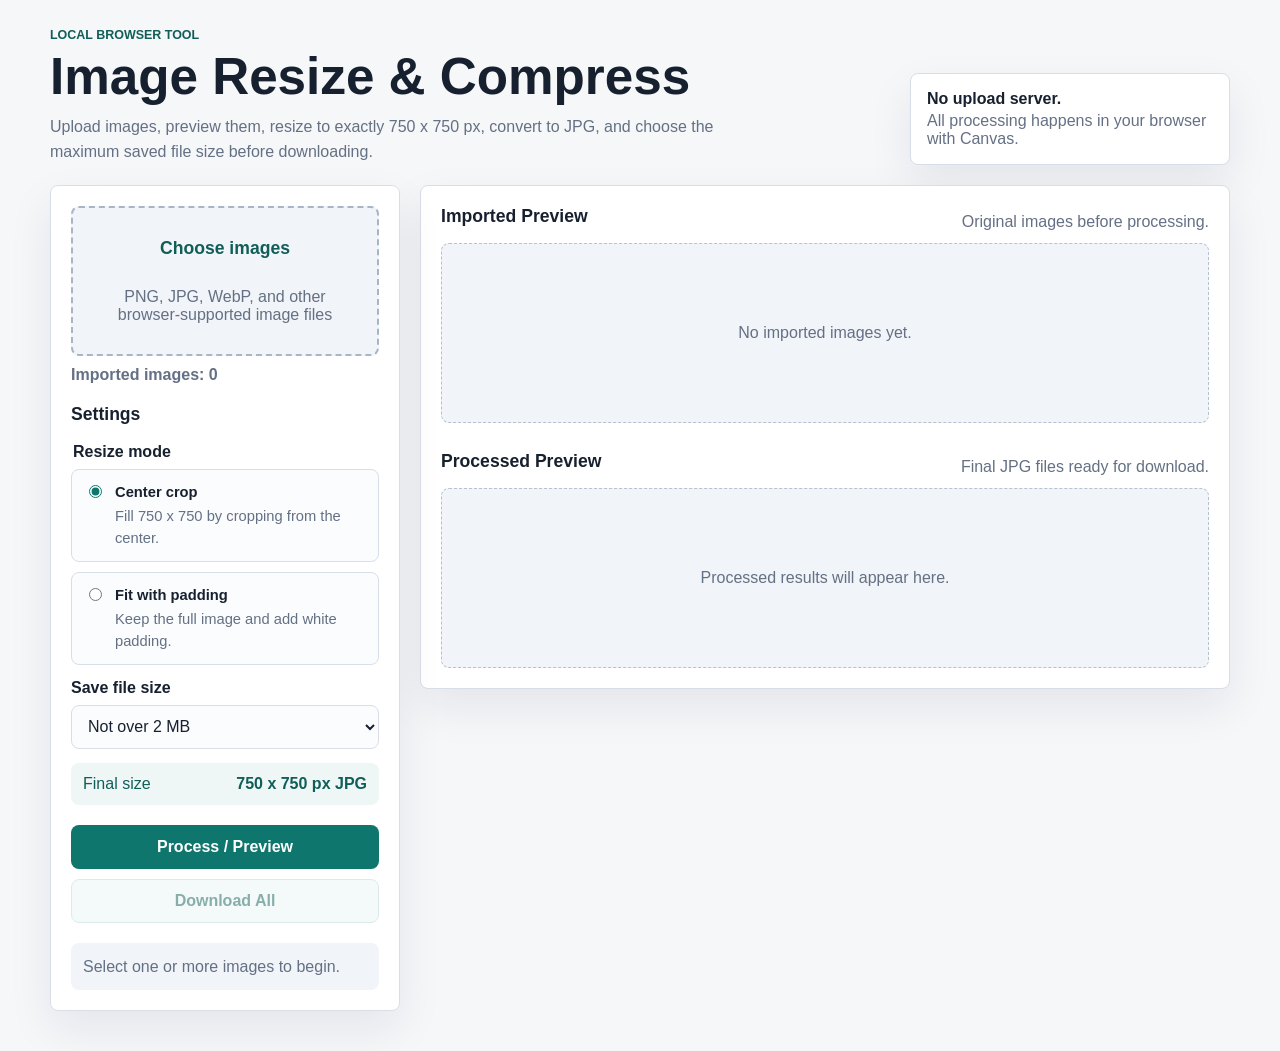
==== commit a3c37a44: "Add output file size limit setting" ====
--- a/index.html
+++ b/index.html
@@ -12,7 +12,7 @@
       <div>
         <p class="eyebrow">Local browser tool</p>
         <h1>Image Resize & Compress</h1>
-        <p class="intro">Upload images, preview them, resize to exactly 750 x 750 px, convert to JPG, and compress under 2 MB before downloading.</p>
+        <p class="intro">Upload images, preview them, resize to exactly 750 x 750 px, convert to JPG, and choose the maximum saved file size before downloading.</p>
       </div>
       <div class="privacy-note">
         <strong>No upload server.</strong>
@@ -50,6 +50,14 @@
               </span>
             </label>
           </fieldset>
+
+          <label class="select-field" for="fileSizeLimit">
+            <span>Save file size</span>
+            <select id="fileSizeLimit">
+              <option value="2mb">Not over 2 MB</option>
+              <option value="5mb">Not over 5 MB (actual max 4.5 MB)</option>
+            </select>
+          </label>
 
           <div class="fixed-output">
             <span>Final size</span>
@@ -117,6 +125,10 @@
             <dt>Dimensions</dt>
             <dd class="dimensions"></dd>
           </div>
+          <div>
+            <dt>Limit</dt>
+            <dd class="file-limit"></dd>
+          </div>
         </dl>
         <p class="result-message"></p>
         <button class="download-button" type="button">Download</button>
--- a/styles.css
+++ b/styles.css
@@ -27,7 +27,8 @@
 }
 
 button,
-input {
+input,
+select {
   font: inherit;
 }
 
@@ -183,6 +184,25 @@
 .mode-fieldset legend {
   margin-bottom: 8px;
   font-weight: 700;
+}
+
+.select-field {
+  display: grid;
+  gap: 8px;
+}
+
+.select-field span {
+  font-weight: 700;
+}
+
+.select-field select {
+  width: 100%;
+  min-height: 44px;
+  padding: 10px 12px;
+  border: 1px solid var(--border);
+  border-radius: var(--radius);
+  background: #fbfcfe;
+  color: var(--text);
 }
 
 .radio-card {
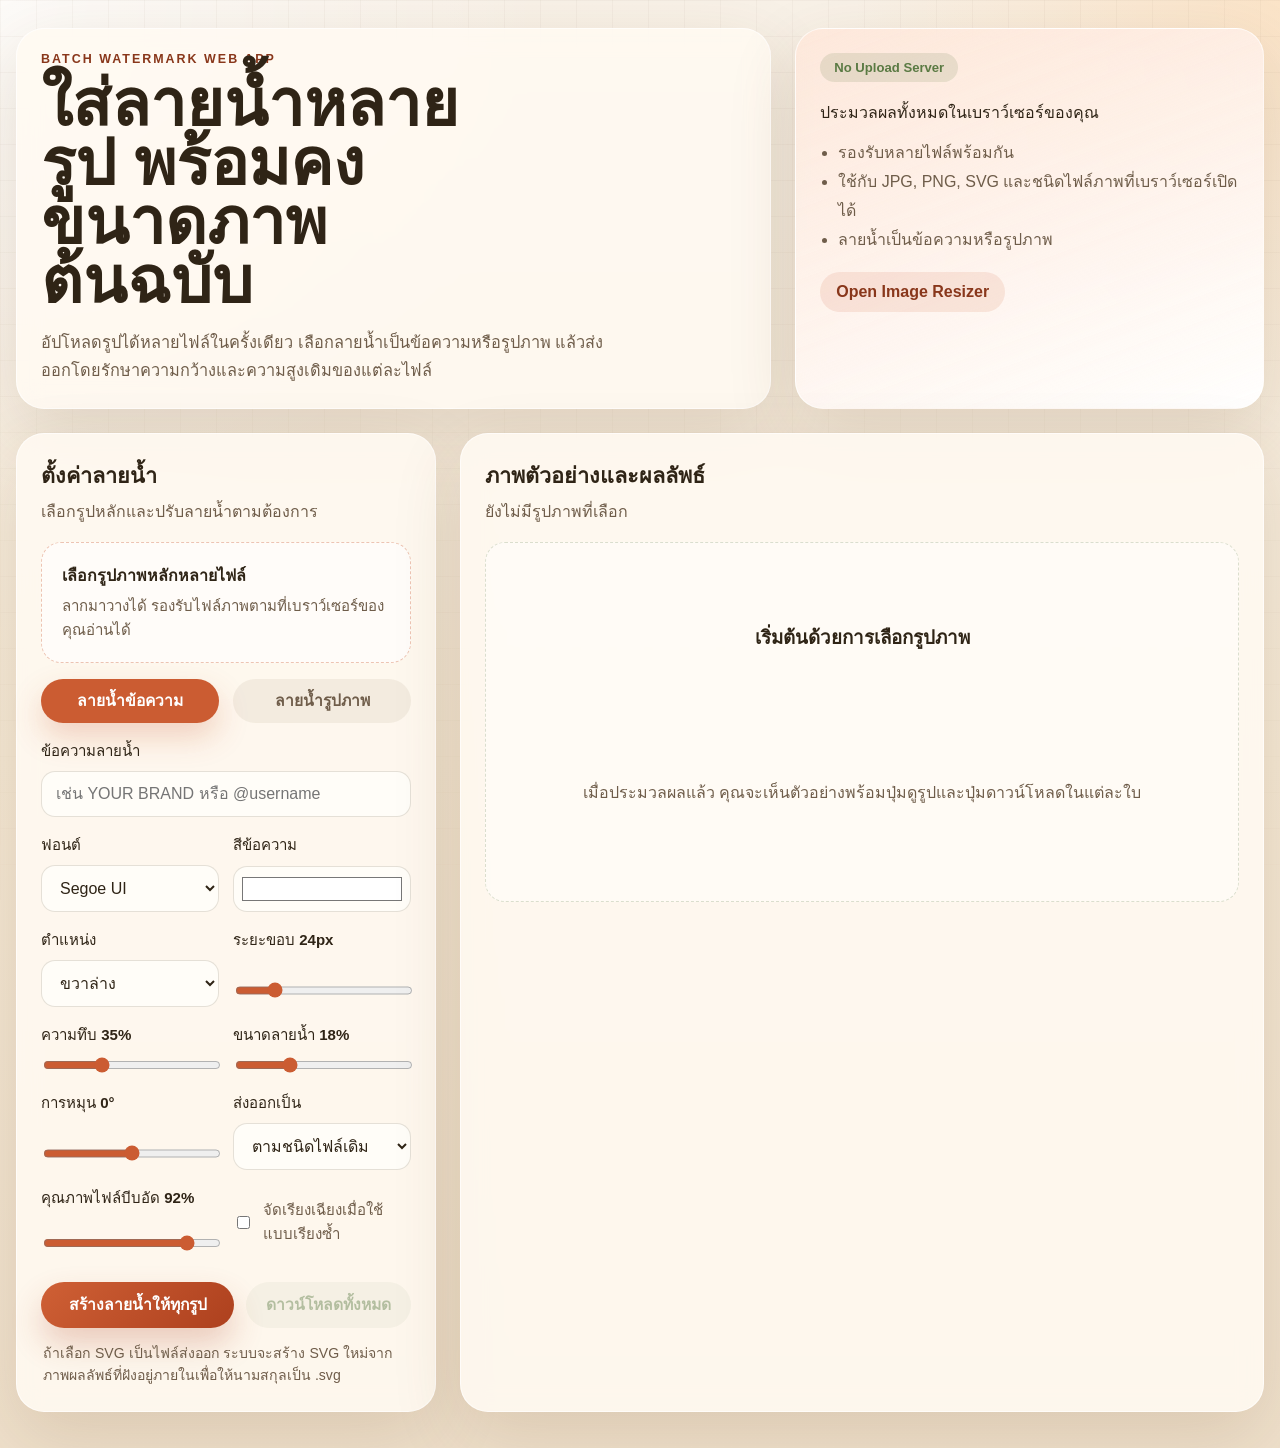
==== commit e672ca7f: "Restore watermark app and add resizer route" ====
--- a/index.html
+++ b/index.html
@@ -1,140 +1,210 @@
 <!DOCTYPE html>
-<html lang="en">
+<html lang="th">
 <head>
   <meta charset="UTF-8">
   <meta name="viewport" content="width=device-width, initial-scale=1.0">
-  <title>Image Resize & Compress</title>
+  <title>Watermark Studio</title>
   <link rel="stylesheet" href="styles.css">
 </head>
 <body>
-  <main class="app-shell">
-    <header class="app-header">
-      <div>
-        <p class="eyebrow">Local browser tool</p>
-        <h1>Image Resize & Compress</h1>
-        <p class="intro">Upload images, preview them, resize to exactly 750 x 750 px, convert to JPG, and choose the maximum saved file size before downloading.</p>
-      </div>
-      <div class="privacy-note">
-        <strong>No upload server.</strong>
-        <span>All processing happens in your browser with Canvas.</span>
+  <div class="page-shell">
+    <header class="hero">
+      <div class="hero-copy">
+        <p class="eyebrow">Batch Watermark Web App</p>
+        <h1>ใส่ลายน้ำหลายรูป พร้อมคงขนาดภาพต้นฉบับ</h1>
+        <p class="hero-text">
+          อัปโหลดรูปได้หลายไฟล์ในครั้งเดียว เลือกลายน้ำเป็นข้อความหรือรูปภาพ
+          แล้วส่งออกโดยรักษาความกว้างและความสูงเดิมของแต่ละไฟล์
+        </p>
+      </div>
+      <div class="hero-card">
+        <div class="badge">No Upload Server</div>
+        <p>ประมวลผลทั้งหมดในเบราว์เซอร์ของคุณ</p>
+        <ul>
+          <li>รองรับหลายไฟล์พร้อมกัน</li>
+          <li>ใช้กับ JPG, PNG, SVG และชนิดไฟล์ภาพที่เบราว์เซอร์เปิดได้</li>
+          <li>ลายน้ำเป็นข้อความหรือรูปภาพ</li>
+        </ul>
+        <a class="tool-link" href="image-resizer/">Open Image Resizer</a>
       </div>
     </header>
 
-    <section class="tool-layout">
-      <aside class="panel controls-panel">
-        <section class="upload-area" aria-labelledby="uploadTitle">
-          <label class="upload-zone" for="imageInput">
-            <input id="imageInput" type="file" accept="image/*" multiple>
-            <span id="uploadTitle" class="upload-title">Choose images</span>
-            <span class="upload-subtitle">PNG, JPG, WebP, and other browser-supported image files</span>
+    <main class="workspace">
+      <section class="panel controls-panel">
+        <div class="panel-header">
+          <h2>ตั้งค่าลายน้ำ</h2>
+          <p>เลือกรูปหลักและปรับลายน้ำตามต้องการ</p>
+        </div>
+
+        <div class="field-stack">
+          <label class="upload-zone" for="sourceImages">
+            <input id="sourceImages" type="file" accept="image/*,.svg" multiple>
+            <span class="upload-title">เลือกรูปภาพหลักหลายไฟล์</span>
+            <span class="upload-subtitle">ลากมาวางได้ รองรับไฟล์ภาพตามที่เบราว์เซอร์ของคุณอ่านได้</span>
           </label>
-          <p id="imageCount" class="image-count">Imported images: 0</p>
+
+          <div class="mode-toggle" role="radiogroup" aria-label="ชนิดลายน้ำ">
+            <button class="toggle-button is-active" type="button" data-mode="text">ลายน้ำข้อความ</button>
+            <button class="toggle-button" type="button" data-mode="image">ลายน้ำรูปภาพ</button>
+          </div>
+
+          <div id="textWatermarkFields" class="field-group">
+            <label class="field">
+              <span>ข้อความลายน้ำ</span>
+              <input id="watermarkText" type="text" placeholder="เช่น YOUR BRAND หรือ @username">
+            </label>
+
+            <div class="grid two-up">
+              <label class="field">
+                <span>ฟอนต์</span>
+                <select id="fontFamily">
+                  <option value="Segoe UI">Segoe UI</option>
+                  <option value="Tahoma">Tahoma</option>
+                  <option value="Arial">Arial</option>
+                  <option value="Georgia">Georgia</option>
+                  <option value="Courier New">Courier New</option>
+                </select>
+              </label>
+
+              <label class="field">
+                <span>สีข้อความ</span>
+                <input id="textColor" type="color" value="#ffffff">
+              </label>
+            </div>
+          </div>
+
+          <div id="imageWatermarkFields" class="field-group is-hidden">
+            <label class="upload-zone compact" for="watermarkImage">
+              <input id="watermarkImage" type="file" accept="image/*,.svg">
+              <span class="upload-title">เลือกรูปลายน้ำ</span>
+              <span class="upload-subtitle" id="watermarkImageName">ยังไม่ได้เลือกรูป</span>
+            </label>
+          </div>
+
+          <div class="grid two-up">
+            <label class="field">
+              <span>ตำแหน่ง</span>
+              <select id="position">
+                <option value="bottom-right">ขวาล่าง</option>
+                <option value="bottom-left">ซ้ายล่าง</option>
+                <option value="top-right">ขวาบน</option>
+                <option value="top-left">ซ้ายบน</option>
+                <option value="center">กึ่งกลาง</option>
+                <option value="tile">เรียงซ้ำทั้งภาพ</option>
+              </select>
+            </label>
+
+            <label class="field">
+              <span>ระยะขอบ <strong id="marginValue">24px</strong></span>
+              <input id="margin" type="range" min="0" max="120" value="24">
+            </label>
+          </div>
+
+          <div class="grid two-up">
+            <label class="field">
+              <span>ความทึบ <strong id="opacityValue">35%</strong></span>
+              <input id="opacity" type="range" min="5" max="100" value="35">
+            </label>
+
+            <label class="field">
+              <span>ขนาดลายน้ำ <strong id="scaleValue">18%</strong></span>
+              <input id="scale" type="range" min="5" max="50" value="18">
+            </label>
+          </div>
+
+          <div class="grid two-up">
+            <label class="field">
+              <span>การหมุน <strong id="rotationValue">0°</strong></span>
+              <input id="rotation" type="range" min="-180" max="180" value="0">
+            </label>
+
+            <label class="field">
+              <span>ส่งออกเป็น</span>
+              <select id="outputFormat">
+                <option value="auto">ตามชนิดไฟล์เดิม</option>
+                <option value="image/svg+xml">SVG</option>
+                <option value="image/jpeg">JPG</option>
+                <option value="image/png">PNG</option>
+              </select>
+            </label>
+          </div>
+
+          <div class="grid two-up">
+            <label class="field">
+              <span>คุณภาพไฟล์บีบอัด <strong id="qualityValue">92%</strong></span>
+              <input id="quality" type="range" min="50" max="100" value="92">
+            </label>
+
+            <label class="checkbox-field">
+              <input id="repeatDiagonal" type="checkbox">
+              <span>จัดเรียงเฉียงเมื่อใช้แบบเรียงซ้ำ</span>
+            </label>
+          </div>
+        </div>
+
+        <div class="action-row">
+          <button id="processButton" class="primary-button" type="button">สร้างลายน้ำให้ทุกรูป</button>
+          <button id="downloadAllButton" class="secondary-button" type="button" disabled>ดาวน์โหลดทั้งหมด</button>
+        </div>
+
+        <p class="support-note">
+          ถ้าเลือก SVG เป็นไฟล์ส่งออก ระบบจะสร้าง SVG ใหม่จากภาพผลลัพธ์ที่ฝังอยู่ภายในเพื่อให้นามสกุลเป็น .svg
+        </p>
+      </section>
+
+      <section class="panel preview-panel">
+        <div class="panel-header">
+          <h2>ภาพตัวอย่างและผลลัพธ์</h2>
+          <p id="statusText">ยังไม่มีรูปภาพที่เลือก</p>
+        </div>
+
+        <section id="selectedPreviewSection" class="selected-preview-section is-hidden">
+          <div class="selected-preview-header">
+            <h3>รูปที่เลือกไว้</h3>
+            <p id="selectedPreviewCount"></p>
+          </div>
+          <div id="selectedPreviewGrid" class="selected-preview-grid"></div>
         </section>
 
-        <section class="settings-panel" aria-labelledby="settingsTitle">
-          <h2 id="settingsTitle">Settings</h2>
-          <fieldset class="mode-fieldset">
-            <legend>Resize mode</legend>
-            <label class="radio-card">
-              <input type="radio" name="resizeMode" value="cover" checked>
-              <span>
-                <strong>Center crop</strong>
-                Fill 750 x 750 by cropping from the center.
-              </span>
-            </label>
-            <label class="radio-card">
-              <input type="radio" name="resizeMode" value="contain">
-              <span>
-                <strong>Fit with padding</strong>
-                Keep the full image and add white padding.
-              </span>
-            </label>
-          </fieldset>
-
-          <label class="select-field" for="fileSizeLimit">
-            <span>Save file size</span>
-            <select id="fileSizeLimit">
-              <option value="2mb">Not over 2 MB</option>
-              <option value="5mb">Not over 5 MB (actual max 4.5 MB)</option>
-            </select>
-          </label>
-
-          <div class="fixed-output">
-            <span>Final size</span>
-            <strong>750 x 750 px JPG</strong>
-          </div>
-        </section>
-
-        <div class="action-row">
-          <button id="processButton" class="primary-button" type="button">Process / Preview</button>
-          <button id="downloadAllButton" class="secondary-button" type="button" disabled>Download All</button>
-        </div>
-
-        <p id="statusText" class="status-text" role="status">Select one or more images to begin.</p>
-      </aside>
-
-      <section class="panel previews-panel">
-        <div class="section-heading">
-          <h2>Imported Preview</h2>
-          <p>Original images before processing.</p>
-        </div>
-        <div id="originalGrid" class="preview-grid empty-grid">
-          <div class="empty-state">No imported images yet.</div>
-        </div>
-
-        <div class="section-heading processed-heading">
-          <h2>Processed Preview</h2>
-          <p>Final JPG files ready for download.</p>
-        </div>
-        <div id="processedGrid" class="preview-grid empty-grid">
-          <div class="empty-state">Processed results will appear here.</div>
-        </div>
+        <div id="emptyState" class="empty-state">
+          <h3>เริ่มต้นด้วยการเลือกรูปภาพ</h3>
+          <p>เมื่อประมวลผลแล้ว คุณจะเห็นตัวอย่างพร้อมปุ่มดูรูปและปุ่มดาวน์โหลดในแต่ละใบ</p>
+        </div>
+
+        <div id="resultsGrid" class="results-grid"></div>
       </section>
-    </section>
-  </main>
-
-  <template id="originalCardTemplate">
-    <article class="image-card">
-      <div class="image-frame">
+    </main>
+  </div>
+
+  <template id="resultCardTemplate">
+    <article class="result-card">
+      <div class="result-preview">
         <img alt="">
       </div>
-      <div class="card-body">
-        <h3 class="file-name"></h3>
-        <p class="file-meta"></p>
+      <div class="result-meta">
+        <div class="result-info">
+          <h3 class="file-name"></h3>
+          <p class="file-detail"></p>
+        </div>
+        <div class="result-actions">
+          <button class="view-button" type="button">ดูรูป</button>
+          <button class="download-button" type="button">ดาวน์โหลด</button>
+        </div>
       </div>
     </article>
   </template>
 
-  <template id="processedCardTemplate">
-    <article class="image-card processed-card">
-      <div class="image-frame">
-        <img alt="">
-      </div>
-      <div class="card-body">
-        <h3 class="file-name"></h3>
-        <dl class="details-list">
-          <div>
-            <dt>Original size</dt>
-            <dd class="original-size"></dd>
-          </div>
-          <div>
-            <dt>Final size</dt>
-            <dd class="final-size"></dd>
-          </div>
-          <div>
-            <dt>Dimensions</dt>
-            <dd class="dimensions"></dd>
-          </div>
-          <div>
-            <dt>Limit</dt>
-            <dd class="file-limit"></dd>
-          </div>
-        </dl>
-        <p class="result-message"></p>
-        <button class="download-button" type="button">Download</button>
-      </div>
-    </article>
-  </template>
+  <dialog id="imagePreviewDialog" class="image-preview-dialog">
+    <div class="dialog-shell">
+      <div class="dialog-header">
+        <h3 id="dialogTitle">ตัวอย่างรูป</h3>
+        <button id="closeDialogButton" class="dialog-close-button" type="button" aria-label="ปิด">ปิด</button>
+      </div>
+      <div class="dialog-image-wrap">
+        <img id="dialogImage" alt="">
+      </div>
+    </div>
+  </dialog>
 
   <script src="app.js"></script>
 </body>
--- a/styles.css
+++ b/styles.css
@@ -1,17 +1,16 @@
 :root {
   color-scheme: light;
-  --bg: #f6f7f9;
-  --surface: #ffffff;
-  --surface-soft: #f1f4f8;
-  --border: #d8dee8;
-  --text: #17202e;
-  --muted: #647084;
-  --brand: #0f766e;
-  --brand-dark: #115e59;
-  --danger: #b42318;
-  --success: #087443;
-  --shadow: 0 18px 45px rgba(20, 31, 47, 0.08);
-  --radius: 8px;
+  --surface: rgba(255, 250, 242, 0.88);
+  --surface-strong: #fffdf8;
+  --line: rgba(74, 49, 17, 0.14);
+  --text: #2f2416;
+  --muted: #6f5d4a;
+  --brand: #cb5c32;
+  --brand-dark: #89371b;
+  --olive: #5a7a43;
+  --shadow: 0 24px 70px rgba(92, 56, 22, 0.14);
+  --radius-xl: 28px;
+  --radius-lg: 20px;
 }
 
 * {
@@ -21,120 +20,165 @@
 body {
   margin: 0;
   min-height: 100vh;
-  font-family: Arial, Helvetica, sans-serif;
+  font-family: "Segoe UI", Tahoma, sans-serif;
   color: var(--text);
-  background: var(--bg);
-}
-
-button,
-input,
-select {
-  font: inherit;
-}
-
-.app-shell {
-  width: min(1180px, calc(100% - 32px));
+  background:
+    radial-gradient(circle at top left, rgba(255, 255, 255, 0.72), transparent 28%),
+    radial-gradient(circle at top right, rgba(255, 209, 156, 0.42), transparent 22%),
+    linear-gradient(180deg, #f8f1e7 0%, #f4e7d3 52%, #efe0cb 100%);
+}
+
+body::before {
+  content: "";
+  position: fixed;
+  inset: 0;
+  pointer-events: none;
+  background-image:
+    linear-gradient(rgba(125, 102, 72, 0.06) 1px, transparent 1px),
+    linear-gradient(90deg, rgba(125, 102, 72, 0.06) 1px, transparent 1px);
+  background-size: 36px 36px;
+  mask-image: linear-gradient(180deg, rgba(0, 0, 0, 0.75), rgba(0, 0, 0, 0.2));
+}
+
+.page-shell {
+  width: min(1280px, calc(100% - 32px));
   margin: 0 auto;
-  padding: 28px 0 40px;
-}
-
-.app-header {
-  display: grid;
-  grid-template-columns: minmax(0, 1fr) minmax(240px, 320px);
-  gap: 20px;
-  align-items: end;
-  margin-bottom: 20px;
+  padding: 28px 0 36px;
+}
+
+.hero {
+  display: grid;
+  grid-template-columns: minmax(0, 1.45fr) minmax(280px, 0.9fr);
+  gap: 24px;
+  align-items: stretch;
+  margin-bottom: 24px;
+}
+
+.hero-copy,
+.hero-card,
+.panel {
+  backdrop-filter: blur(12px);
+  background: var(--surface);
+  border: 1px solid rgba(255, 255, 255, 0.65);
+  box-shadow: var(--shadow);
+  border-radius: var(--radius-xl);
+}
+
+.hero-copy,
+.hero-card,
+.panel {
+  padding: 24px;
 }
 
 .eyebrow {
-  margin: 0 0 8px;
+  margin: 0 0 10px;
+  text-transform: uppercase;
+  letter-spacing: 0.16em;
+  font: 700 0.78rem/1 "Trebuchet MS", "Segoe UI", sans-serif;
   color: var(--brand-dark);
-  font-size: 0.78rem;
+}
+
+.hero h1 {
+  margin: 0;
+  max-width: 12ch;
+  font: 700 clamp(2.4rem, 5vw, 4.8rem)/0.92 "Trebuchet MS", "Segoe UI", sans-serif;
+}
+
+.hero-text {
+  margin: 18px 0 0;
+  max-width: 62ch;
+  font-size: 1.02rem;
+  line-height: 1.7;
+  color: var(--muted);
+}
+
+.hero-card {
+  background:
+    linear-gradient(160deg, rgba(243, 108, 61, 0.12), rgba(255, 255, 255, 0.88)),
+    var(--surface);
+}
+
+.hero-card .badge {
+  display: inline-flex;
+  padding: 8px 14px;
+  border-radius: 999px;
+  background: rgba(90, 122, 67, 0.14);
+  color: var(--olive);
+  font: 700 0.82rem/1 "Trebuchet MS", "Segoe UI", sans-serif;
+}
+
+.hero-card p {
+  margin: 18px 0 14px;
+  font-size: 1rem;
+}
+
+.hero-card ul {
+  margin: 0;
+  padding-left: 18px;
+  color: var(--muted);
+  line-height: 1.8;
+}
+
+.tool-link {
+  display: inline-flex;
+  margin-top: 18px;
+  padding: 11px 16px;
+  border-radius: 999px;
+  background: rgba(203, 92, 50, 0.12);
+  color: var(--brand-dark);
   font-weight: 700;
-  text-transform: uppercase;
-  letter-spacing: 0;
-}
-
-h1,
-h2,
-h3,
-p {
-  margin-top: 0;
-}
-
-h1 {
-  margin-bottom: 10px;
-  font-size: clamp(2rem, 4vw, 3.4rem);
-  line-height: 1.05;
-}
-
-.intro {
-  max-width: 720px;
-  margin-bottom: 0;
-  color: var(--muted);
-  font-size: 1rem;
-  line-height: 1.6;
-}
-
-.privacy-note {
-  display: grid;
-  gap: 4px;
-  padding: 16px;
-  border: 1px solid var(--border);
-  border-radius: var(--radius);
-  background: var(--surface);
-  color: var(--muted);
-  box-shadow: var(--shadow);
-}
-
-.privacy-note strong {
-  color: var(--text);
-}
-
-.tool-layout {
-  display: grid;
-  grid-template-columns: minmax(280px, 350px) minmax(0, 1fr);
-  gap: 20px;
-  align-items: start;
-}
-
-.panel {
-  border: 1px solid var(--border);
-  border-radius: var(--radius);
-  background: var(--surface);
-  box-shadow: var(--shadow);
-}
-
-.controls-panel {
-  display: grid;
-  gap: 20px;
+  text-decoration: none;
+}
+
+.tool-link:hover {
+  background: rgba(203, 92, 50, 0.2);
+}
+
+.workspace {
+  display: grid;
+  grid-template-columns: minmax(320px, 420px) minmax(0, 1fr);
+  gap: 24px;
+}
+
+.panel-header {
+  margin-bottom: 18px;
+}
+
+.panel-header h2 {
+  margin: 0 0 6px;
+  font-size: 1.35rem;
+}
+
+.panel-header p {
+  margin: 0;
+  color: var(--muted);
+}
+
+.field-stack,
+.field-group {
+  display: grid;
+  gap: 16px;
+}
+
+.upload-zone {
+  display: grid;
+  gap: 6px;
   padding: 20px;
-  position: sticky;
-  top: 16px;
-}
-
-.previews-panel {
-  padding: 20px;
-}
-
-.upload-zone {
-  display: grid;
-  gap: 8px;
-  min-height: 150px;
-  place-items: center;
-  padding: 20px;
-  border: 2px dashed #a9b5c6;
-  border-radius: var(--radius);
-  background: var(--surface-soft);
-  text-align: center;
+  border: 1.5px dashed rgba(203, 92, 50, 0.35);
+  border-radius: 20px;
+  background: rgba(255, 255, 255, 0.62);
   cursor: pointer;
-  transition: border-color 160ms ease, background 160ms ease;
-}
-
-.upload-zone:hover,
-.upload-zone.is-dragging {
-  border-color: var(--brand);
-  background: #e8f5f3;
+  transition: transform 180ms ease, border-color 180ms ease, background 180ms ease;
+}
+
+.upload-zone:hover {
+  transform: translateY(-1px);
+  border-color: rgba(203, 92, 50, 0.7);
+  background: rgba(255, 249, 243, 0.9);
+}
+
+.upload-zone.compact {
+  padding: 16px 18px;
 }
 
 .upload-zone input {
@@ -142,338 +186,399 @@
 }
 
 .upload-title {
-  color: var(--brand-dark);
-  font-size: 1.1rem;
-  font-weight: 700;
-}
-
-.upload-subtitle,
-.image-count,
-.status-text,
-.section-heading p,
-.file-meta,
-.details-list,
-.result-message {
-  color: var(--muted);
-}
-
-.image-count {
-  margin: 10px 0 0;
-  font-weight: 700;
-}
-
-.settings-panel {
+  font-weight: 600;
+}
+
+.upload-subtitle {
+  color: var(--muted);
+  font-size: 0.94rem;
+}
+
+.mode-toggle,
+.grid.two-up {
   display: grid;
   gap: 14px;
 }
 
-.settings-panel h2,
-.section-heading h2 {
-  margin-bottom: 4px;
-  font-size: 1.1rem;
-}
-
-.mode-fieldset {
-  display: grid;
-  gap: 10px;
-  padding: 0;
-  margin: 0;
-  border: 0;
-}
-
-.mode-fieldset legend {
-  margin-bottom: 8px;
-  font-weight: 700;
-}
-
-.select-field {
-  display: grid;
-  gap: 8px;
-}
-
-.select-field span {
-  font-weight: 700;
-}
-
-.select-field select {
-  width: 100%;
-  min-height: 44px;
-  padding: 10px 12px;
-  border: 1px solid var(--border);
-  border-radius: var(--radius);
-  background: #fbfcfe;
-  color: var(--text);
-}
-
-.radio-card {
-  display: grid;
-  grid-template-columns: auto 1fr;
-  gap: 10px;
-  align-items: start;
-  padding: 12px;
-  border: 1px solid var(--border);
-  border-radius: var(--radius);
-  background: #fbfcfe;
-  cursor: pointer;
-}
-
-.radio-card input {
-  margin-top: 3px;
-  accent-color: var(--brand);
-}
-
-.radio-card span {
-  display: grid;
-  gap: 3px;
-  color: var(--muted);
-  font-size: 0.92rem;
-  line-height: 1.45;
-}
-
-.radio-card strong {
-  color: var(--text);
-}
-
-.fixed-output {
-  display: flex;
-  justify-content: space-between;
-  gap: 12px;
-  padding: 12px;
-  border-radius: var(--radius);
-  background: #eef7f6;
-  color: var(--brand-dark);
-}
-
-.action-row {
-  display: grid;
-  gap: 10px;
-}
-
+.mode-toggle {
+  grid-template-columns: 1fr 1fr;
+}
+
+.grid.two-up {
+  grid-template-columns: 1fr 1fr;
+}
+
+.toggle-button,
 .primary-button,
 .secondary-button,
-.download-button {
-  min-height: 44px;
+.view-button,
+.download-button,
+.dialog-close-button {
   border: 0;
-  border-radius: var(--radius);
-  font-weight: 700;
+  border-radius: 999px;
+  font: 600 0.98rem/1 "Segoe UI", Tahoma, sans-serif;
   cursor: pointer;
-  transition: transform 160ms ease, opacity 160ms ease, background 160ms ease;
+  transition: transform 180ms ease, box-shadow 180ms ease, opacity 180ms ease, background 180ms ease;
+}
+
+.toggle-button {
+  padding: 14px 16px;
+  background: rgba(115, 88, 52, 0.08);
+  color: var(--muted);
+}
+
+.toggle-button.is-active {
+  background: var(--brand);
+  color: #fff;
+  box-shadow: 0 14px 30px rgba(203, 92, 50, 0.25);
+}
+
+.field {
+  display: grid;
+  gap: 8px;
+}
+
+.field span,
+.checkbox-field {
+  font-size: 0.94rem;
+}
+
+.field input[type="text"],
+.field select {
+  width: 100%;
+  padding: 13px 14px;
+  border: 1px solid var(--line);
+  border-radius: 14px;
+  background: var(--surface-strong);
+  color: var(--text);
+  font: inherit;
+}
+
+.field input[type="color"] {
+  width: 100%;
+  height: 46px;
+  border: 1px solid var(--line);
+  border-radius: 14px;
+  background: var(--surface-strong);
+  padding: 6px;
+}
+
+.field input[type="range"] {
+  width: 100%;
+  accent-color: var(--brand);
+}
+
+.checkbox-field {
+  display: flex;
+  align-items: center;
+  gap: 10px;
+  padding: 12px 0;
+  color: var(--muted);
+}
+
+.is-hidden {
+  display: none;
+}
+
+.action-row {
+  display: flex;
+  gap: 12px;
+  margin-top: 24px;
+}
+
+.primary-button,
+.secondary-button {
+  padding: 15px 20px;
 }
 
 .primary-button {
-  background: var(--brand);
-  color: #ffffff;
+  flex: 1 1 auto;
+  background: linear-gradient(135deg, #cf6035, #ad401e);
+  color: #fff;
+  box-shadow: 0 16px 32px rgba(173, 64, 30, 0.24);
 }
 
 .secondary-button,
 .download-button {
-  border: 1px solid #b7d8d4;
-  background: #e8f5f3;
-  color: var(--brand-dark);
-}
-
-.download-button {
-  width: 100%;
-  margin-top: 8px;
+  background: rgba(90, 122, 67, 0.12);
+  color: var(--olive);
+}
+
+.view-button,
+.dialog-close-button {
+  background: rgba(47, 36, 22, 0.08);
+  color: var(--text);
+}
+
+.secondary-button[disabled],
+.download-button[disabled] {
+  opacity: 0.45;
+  cursor: not-allowed;
 }
 
 .primary-button:hover,
 .secondary-button:hover,
-.download-button:hover {
+.view-button:hover,
+.download-button:hover,
+.dialog-close-button:hover,
+.toggle-button:hover {
   transform: translateY(-1px);
 }
 
-.primary-button:disabled,
-.secondary-button:disabled,
-.download-button:disabled {
-  opacity: 0.5;
-  cursor: not-allowed;
-  transform: none;
-}
-
-.status-text {
-  min-height: 44px;
-  margin: 0;
-  padding: 12px;
-  border-radius: var(--radius);
-  background: var(--surface-soft);
-  line-height: 1.45;
-}
-
-.status-text.is-error {
-  color: var(--danger);
-  background: #fff0ee;
-}
-
-.status-text.is-success {
-  color: var(--success);
-  background: #ecfdf3;
-}
-
-.section-heading {
+.support-note {
+  margin: 14px 2px 0;
+  color: var(--muted);
+  font-size: 0.88rem;
+  line-height: 1.6;
+}
+
+.preview-panel {
+  min-height: 700px;
+}
+
+.selected-preview-section {
+  margin-bottom: 18px;
+  padding: 18px;
+  border: 1px solid rgba(94, 65, 28, 0.1);
+  border-radius: 20px;
+  background: rgba(255, 255, 255, 0.55);
+}
+
+.selected-preview-header {
   display: flex;
-  align-items: end;
+  align-items: center;
   justify-content: space-between;
-  gap: 16px;
-  margin-bottom: 12px;
-}
-
-.section-heading p {
-  margin-bottom: 0;
-  text-align: right;
-}
-
-.processed-heading {
-  margin-top: 28px;
-}
-
-.preview-grid {
-  display: grid;
-  grid-template-columns: repeat(auto-fill, minmax(220px, 1fr));
-  gap: 16px;
-}
-
-.empty-grid {
+  gap: 14px;
+  margin-bottom: 14px;
+}
+
+.selected-preview-header h3,
+.dialog-header h3 {
+  margin: 0;
+  font-size: 1rem;
+}
+
+.selected-preview-header p {
+  margin: 0;
+  color: var(--muted);
+  font-size: 0.9rem;
+}
+
+.selected-preview-grid {
+  display: grid;
+  grid-template-columns: repeat(auto-fit, minmax(94px, 1fr));
+  gap: 12px;
+}
+
+.selected-preview-card {
+  overflow: hidden;
+  border-radius: 16px;
+  background: var(--surface-strong);
+  border: 1px solid rgba(94, 65, 28, 0.1);
+}
+
+.selected-preview-thumb {
+  aspect-ratio: 1 / 1;
+  overflow: hidden;
+  background: rgba(111, 93, 74, 0.08);
+}
+
+.selected-preview-thumb img,
+.result-preview img {
+  width: 100%;
+  height: 100%;
+  object-fit: cover;
   display: block;
 }
 
+.selected-preview-name {
+  margin: 0;
+  padding: 8px 10px 10px;
+  font-size: 0.8rem;
+  color: var(--muted);
+  white-space: nowrap;
+  overflow: hidden;
+  text-overflow: ellipsis;
+}
+
 .empty-state {
   display: grid;
-  min-height: 180px;
   place-items: center;
-  border: 1px dashed #b7c1cf;
-  border-radius: var(--radius);
-  background: var(--surface-soft);
-  color: var(--muted);
+  min-height: 360px;
+  border: 1.5px dashed rgba(90, 122, 67, 0.22);
+  border-radius: 20px;
   text-align: center;
-  padding: 18px;
-}
-
-.image-card {
+  padding: 28px;
+  color: var(--muted);
+  background: rgba(255, 255, 255, 0.45);
+}
+
+.empty-state h3 {
+  margin: 0 0 8px;
+  color: var(--text);
+}
+
+.results-grid {
+  display: grid;
+  grid-template-columns: repeat(auto-fit, minmax(250px, 1fr));
+  gap: 18px;
+}
+
+.result-card {
   overflow: hidden;
-  border: 1px solid var(--border);
-  border-radius: var(--radius);
-  background: #ffffff;
-}
-
-.image-frame {
-  display: grid;
-  aspect-ratio: 1 / 1;
-  place-items: center;
+  border-radius: 22px;
+  background: var(--surface-strong);
+  border: 1px solid rgba(94, 65, 28, 0.1);
+  box-shadow: 0 18px 44px rgba(70, 43, 16, 0.1);
+}
+
+.result-preview,
+.dialog-image-wrap {
   overflow: hidden;
   background:
-    linear-gradient(45deg, #eef1f5 25%, transparent 25%),
-    linear-gradient(-45deg, #eef1f5 25%, transparent 25%),
-    linear-gradient(45deg, transparent 75%, #eef1f5 75%),
-    linear-gradient(-45deg, transparent 75%, #eef1f5 75%),
-    #ffffff;
+    linear-gradient(45deg, rgba(131, 114, 89, 0.08) 25%, transparent 25%),
+    linear-gradient(-45deg, rgba(131, 114, 89, 0.08) 25%, transparent 25%),
+    linear-gradient(45deg, transparent 75%, rgba(131, 114, 89, 0.08) 75%),
+    linear-gradient(-45deg, transparent 75%, rgba(131, 114, 89, 0.08) 75%);
+  background-size: 20px 20px;
   background-position: 0 0, 0 10px, 10px -10px, -10px 0;
-  background-size: 20px 20px;
-}
-
-.image-frame img {
+}
+
+.result-preview {
+  aspect-ratio: 1 / 1;
+}
+
+.result-meta {
+  display: grid;
+  gap: 14px;
+  align-items: start;
+  padding: 16px;
+}
+
+.result-info {
+  min-width: 0;
+}
+
+.result-actions {
+  display: flex;
+  align-items: center;
+  gap: 10px;
+  flex-wrap: nowrap;
+  justify-content: space-between;
+}
+
+.file-name {
+  margin: 0 0 4px;
+  font-size: 1.02rem;
+  line-height: 1.35;
+  word-break: break-word;
+  overflow-wrap: break-word;
+}
+
+.file-detail {
+  margin: 0;
+  color: var(--muted);
+  font-size: 0.9rem;
+}
+
+.view-button,
+.download-button {
+  padding: 12px 16px;
+  flex: 1 1 0;
+  min-width: 0;
+  white-space: nowrap;
+}
+
+.image-preview-dialog {
+  width: min(92vw, 1040px);
+  padding: 0;
+  border: 0;
+  border-radius: 26px;
+  background: rgba(255, 252, 246, 0.96);
+  box-shadow: 0 30px 80px rgba(42, 28, 10, 0.28);
+}
+
+.image-preview-dialog::backdrop {
+  background: rgba(33, 22, 9, 0.45);
+  backdrop-filter: blur(4px);
+}
+
+.dialog-shell {
+  padding: 18px;
+}
+
+.dialog-header {
+  display: flex;
+  align-items: center;
+  justify-content: space-between;
+  gap: 14px;
+  margin-bottom: 12px;
+}
+
+.dialog-image-wrap {
+  max-height: calc(86vh - 92px);
+  overflow: auto;
+  border-radius: 18px;
+}
+
+.dialog-image-wrap img {
+  width: 100%;
+  height: auto;
   display: block;
-  width: 100%;
-  height: 100%;
-  object-fit: contain;
-}
-
-.processed-card .image-frame img {
-  object-fit: cover;
-}
-
-.card-body {
-  display: grid;
-  gap: 8px;
-  padding: 14px;
-}
-
-.file-name {
-  margin-bottom: 0;
-  font-size: 1rem;
-  line-height: 1.35;
-  overflow-wrap: anywhere;
-}
-
-.file-meta,
-.result-message {
-  margin-bottom: 0;
-  font-size: 0.9rem;
-  line-height: 1.45;
-}
-
-.details-list {
-  display: grid;
-  gap: 6px;
-  margin: 0;
-  font-size: 0.9rem;
-}
-
-.details-list div {
-  display: flex;
-  justify-content: space-between;
-  gap: 12px;
-}
-
-.details-list dt {
-  font-weight: 700;
-  color: var(--text);
-}
-
-.details-list dd {
-  margin: 0;
-  text-align: right;
-}
-
-.result-message.is-error {
-  color: var(--danger);
-}
-
-.result-message.is-success {
-  color: var(--success);
-}
-
-@media (max-width: 900px) {
-  .app-header,
-  .tool-layout {
+}
+
+@media (max-width: 980px) {
+  .hero,
+  .workspace {
     grid-template-columns: 1fr;
   }
 
-  .controls-panel {
-    position: static;
-  }
-}
-
-@media (max-width: 560px) {
-  .app-shell {
-    width: min(100% - 20px, 1180px);
+  .hero h1 {
+    max-width: none;
+  }
+}
+
+@media (max-width: 640px) {
+  .page-shell {
+    width: min(100% - 20px, 1280px);
     padding-top: 18px;
   }
 
-  .panel,
-  .controls-panel,
-  .previews-panel {
-    padding: 16px;
-  }
-
-  .section-heading {
-    display: block;
-  }
-
-  .section-heading p {
-    text-align: left;
-  }
-
-  .preview-grid {
+  .hero-copy,
+  .hero-card,
+  .panel {
+    padding: 20px;
+  }
+
+  .grid.two-up,
+  .mode-toggle,
+  .action-row {
     grid-template-columns: 1fr;
-  }
-
-  .fixed-output,
-  .details-list div {
-    display: grid;
-  }
-
-  .details-list dd {
-    text-align: left;
-  }
-}
+    flex-direction: column;
+  }
+
+  .selected-preview-header,
+  .dialog-header {
+    align-items: flex-start;
+    flex-direction: column;
+  }
+
+  .result-meta {
+    gap: 12px;
+  }
+
+  .result-actions {
+    width: 100%;
+    flex-direction: column;
+    justify-content: stretch;
+  }
+
+  .view-button,
+  .download-button {
+    width: 100%;
+  }
+
+  .results-grid {
+    grid-template-columns: 1fr;
+  }
+}
